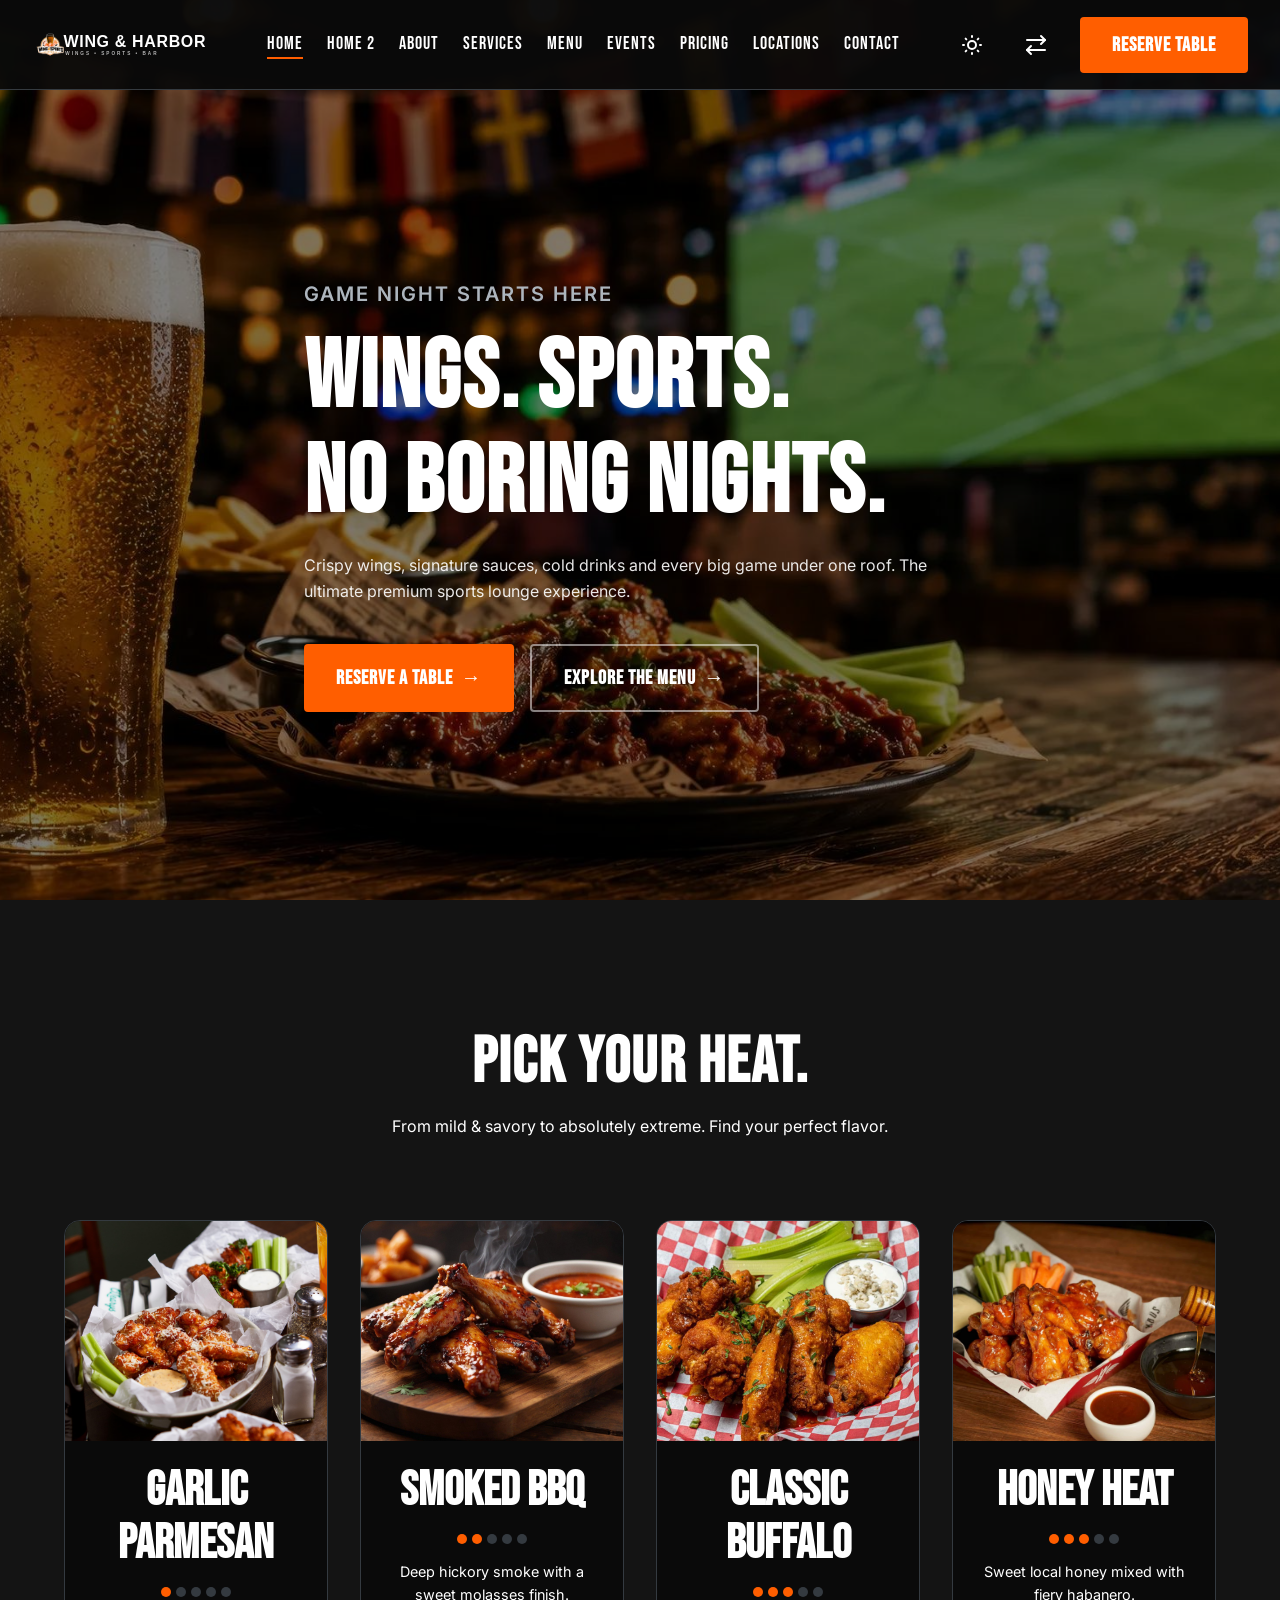
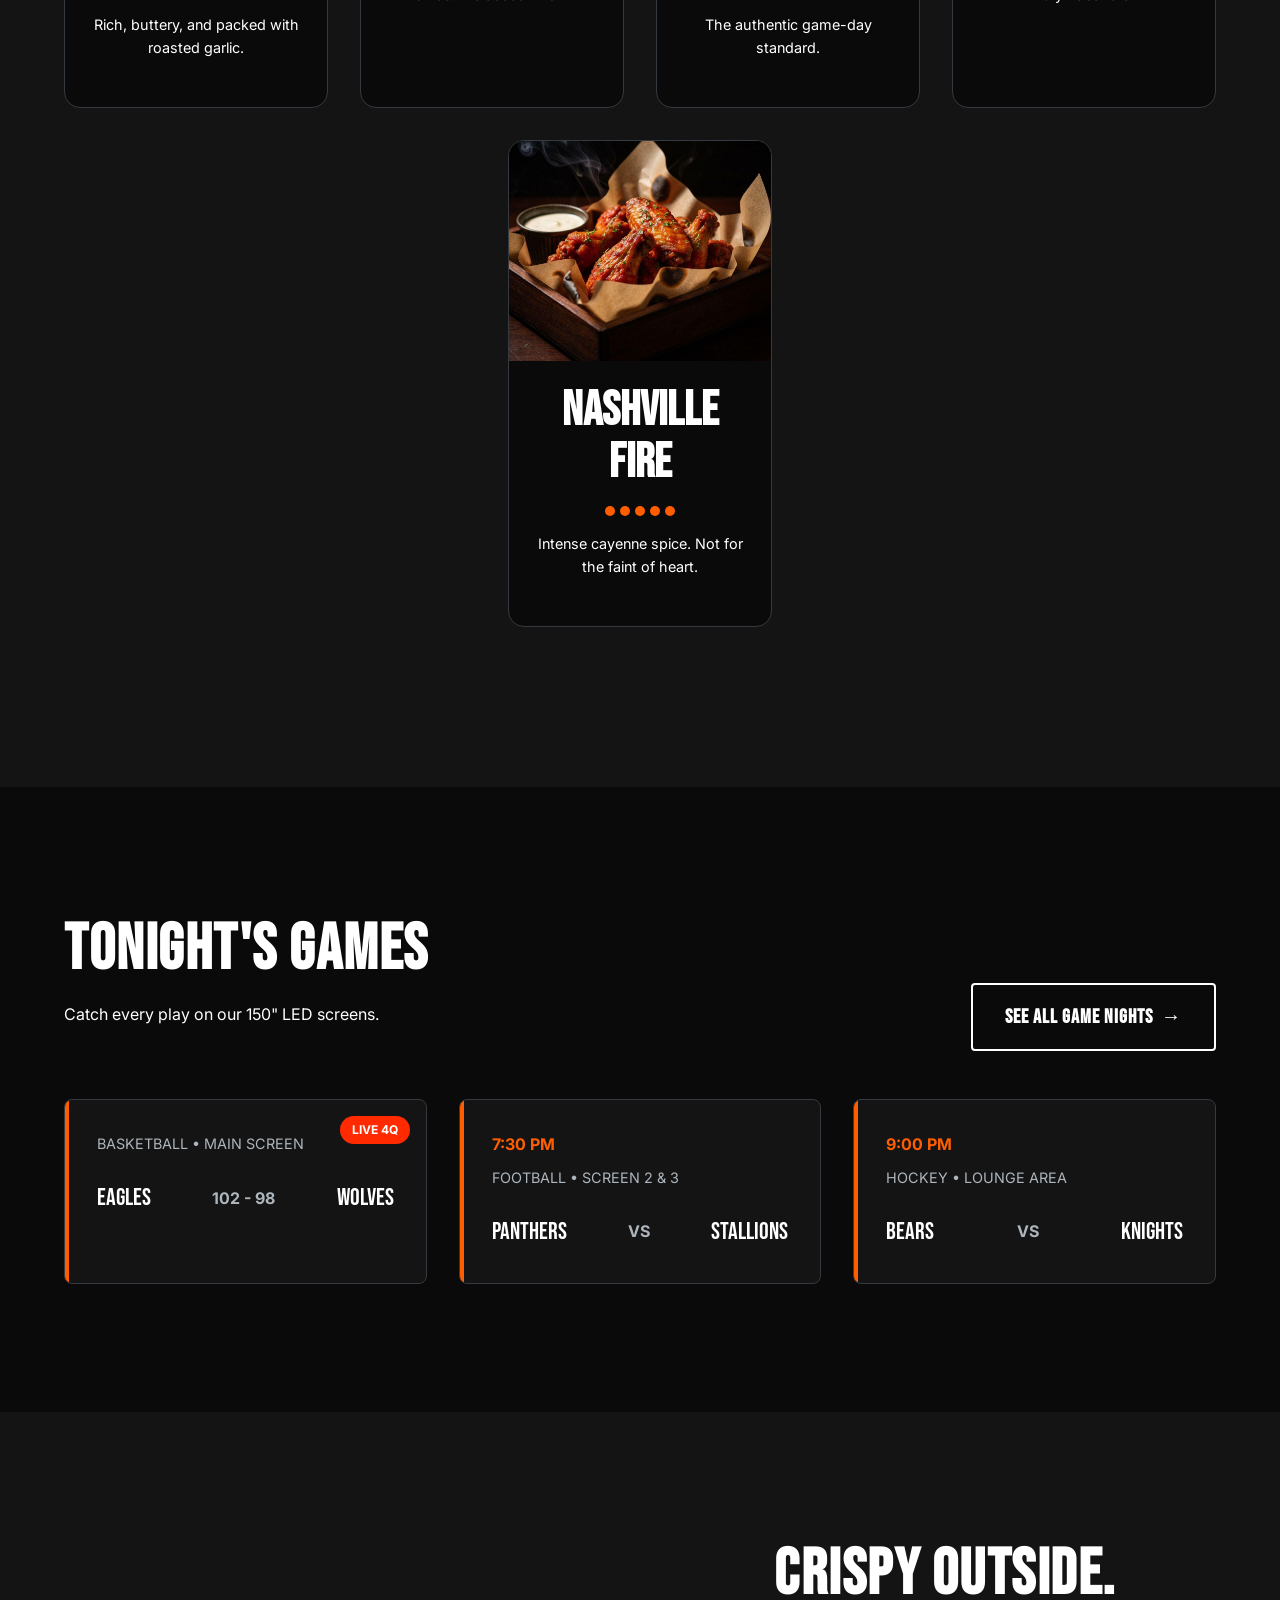
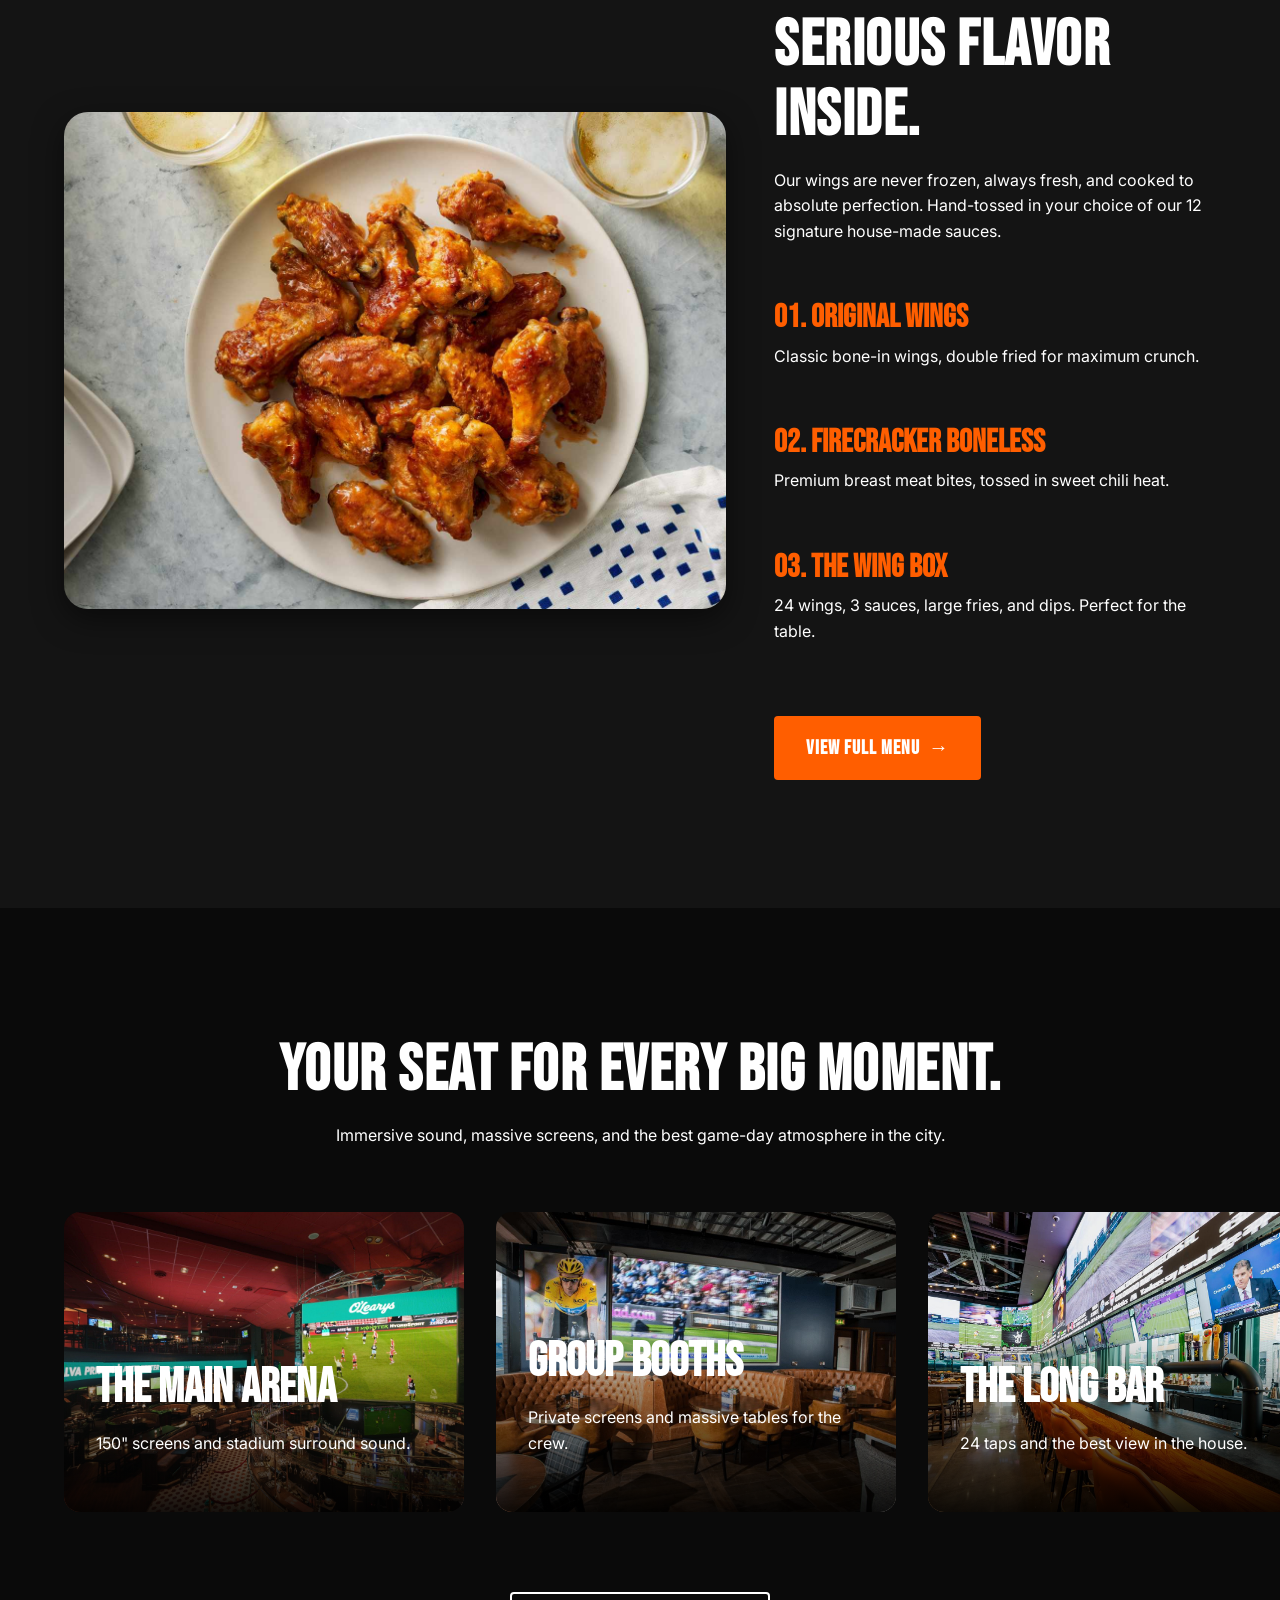
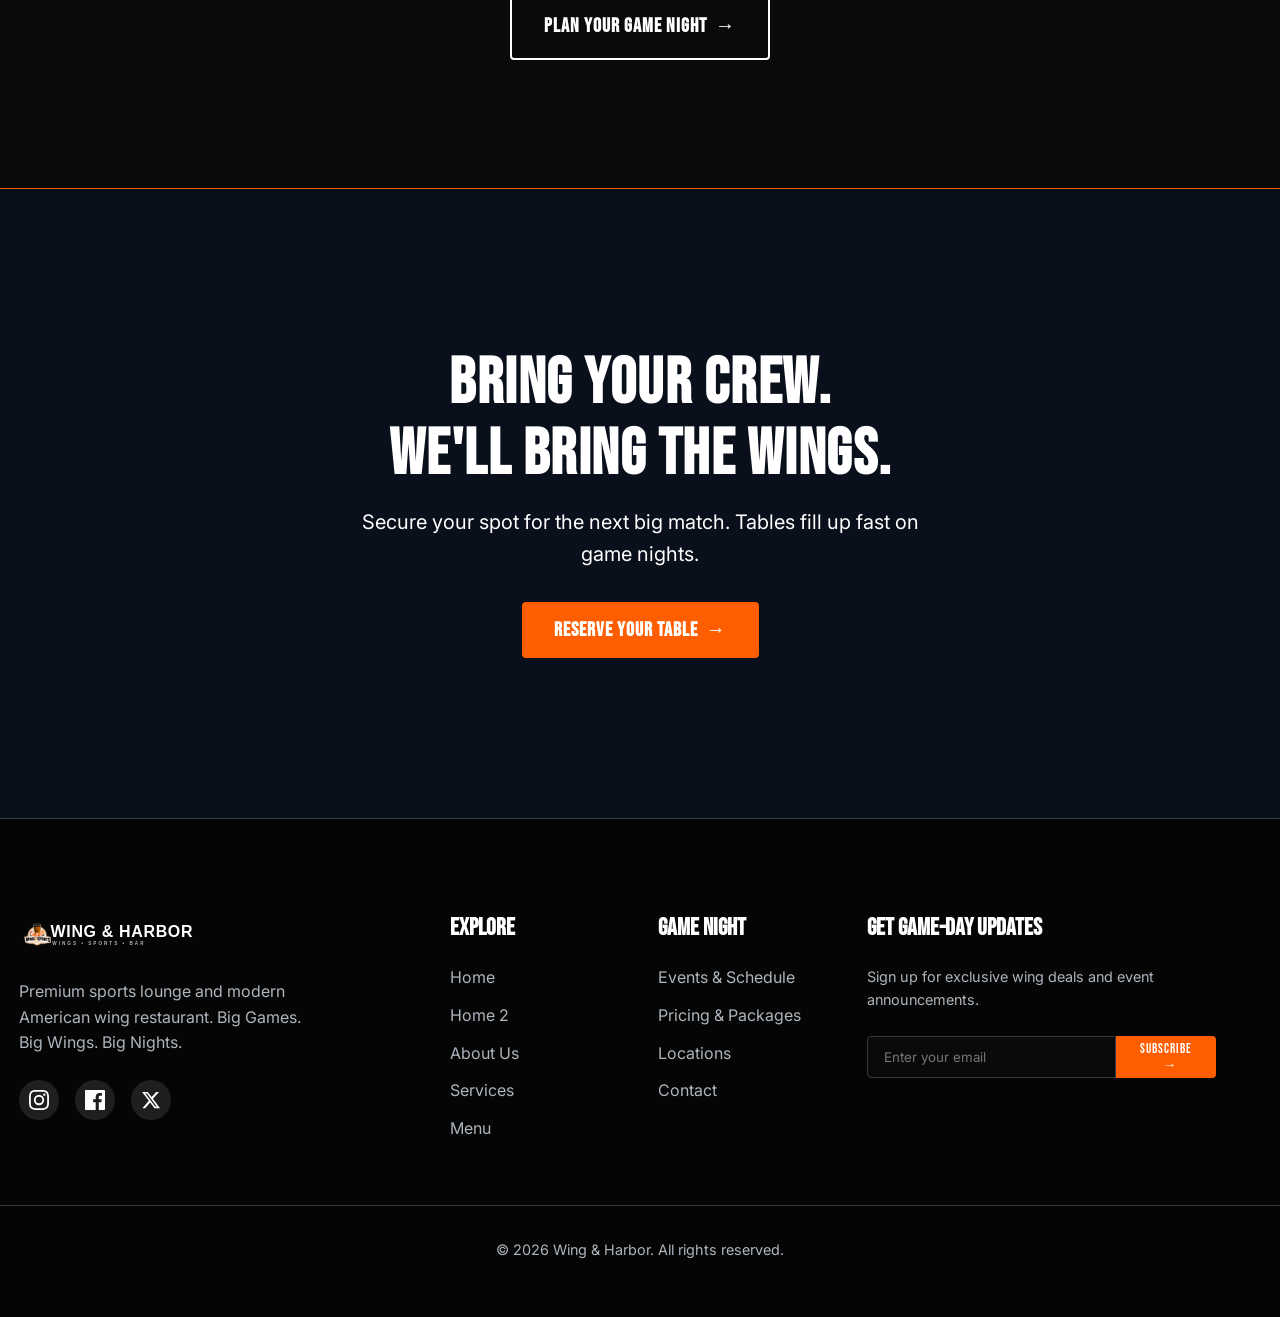
==== index.html @ 68018c13 "Initial commit" ====
<!DOCTYPE html>
<html lang="en" data-theme="dark" dir="ltr">
<head>
  <meta charset="UTF-8">
  <meta name="viewport" content="width=device-width, initial-scale=1.0">
  <title>Wing & Harbor | Premium Wings & Sports Bar</title>
  <meta name="description" content="Premium sports lounge and modern American wing restaurant. Big Games. Big Wings. Big Nights.">
  
  <!-- Fonts -->
  <link rel="preconnect" href="https://fonts.googleapis.com">
  <link rel="preconnect" href="https://fonts.gstatic.com" crossorigin>
  <link href="https://fonts.googleapis.com/css2?family=Bebas+Neue&family=Inter:wght@400;600;700&family=Oswald:wght@500;700&display=swap" rel="stylesheet">
  
  <!-- CSS -->
  <link rel="stylesheet" href="assets/css/style.css">
  <link rel="stylesheet" href="assets/css/responsive.css">
  
  <!-- Page Specific CSS -->
  <style>
    /* Home Page Specific Styles */
    
    /* 01 - Hero */
    .hero {
      height: 100vh;
      min-height: 700px;
      position: relative;
      display: flex;
      align-items: center;
      padding-top: var(--header-height);
      overflow: hidden;
      background: #000;
    }
    
    .hero-bg {
      position: absolute;
      top: 0; left: 0; width: 100%; height: 100%;
      object-fit: cover;
      object-position: center;
      opacity: 0.5;
      transform: scale(1.05);
      animation: slowZoom 20s infinite alternate;
    }
    
    @keyframes slowZoom {
      0% { transform: scale(1.05); }
      100% { transform: scale(1.15); }
    }
    
    .hero-content {
      position: relative;
      z-index: 2;
      max-width: 800px;
    }
    
    .hero-subtitle {
      font-size: 1.25rem;
      color: var(--text-secondary);
      font-weight: 600;
      letter-spacing: 2px;
      text-transform: uppercase;
      margin-bottom: 1rem;
      display: block;
    }
    
    .hero h1 {
      color: #ffffff;
    }
    
    .hero p {
      color: rgba(255, 255, 255, 0.9);
    }
    
    .hero-cta-group {
      display: flex;
      gap: 1rem;
      margin-top: 2.5rem;
    }
    
    .hero .btn-outline {
      color: #ffffff;
      border-color: rgba(255, 255, 255, 0.5);
    }
    
    .hero .btn-outline:hover {
      border-color: #ffffff;
      background: rgba(255, 255, 255, 0.1);
    }
    
    /* Floating Elements */
    .floating-el {
      position: absolute;
      background: var(--bg-secondary);
      padding: 1rem 1.5rem;
      border-radius: var(--radius-md);
      box-shadow: var(--hover-shadow);
      display: flex;
      align-items: center;
      gap: 1rem;
      z-index: 2;
      border: 1px solid var(--border-color);
      animation: float 6s ease-in-out infinite;
    }
    
    .float-1 { bottom: 15%; right: 10%; animation-delay: 0s; }
    .float-2 { top: 25%; right: 5%; animation-delay: -2s; }
    
    @keyframes float {
      0%, 100% { transform: translateY(0); }
      50% { transform: translateY(-20px); }
    }
    
    /* 02 - Sauce Lineup */
    .sauce-section { background: var(--bg-secondary); overflow: hidden; }
    .sauce-carousel {
      display: flex;
      flex-wrap: wrap;
      justify-content: center;
      gap: 2rem;
      padding: 2rem 5%;
      max-width: 1400px;
      margin: 0 auto;
    }
    
    .sauce-card {
      flex: 0 0 calc(25% - 1.5rem);
      max-width: 320px;
      min-width: 250px;
      background: var(--bg-primary);
      border-radius: var(--radius-lg);
      padding: 0;
      text-align: center;
      position: relative;
      transition: all var(--transition-normal);
      border: 1px solid var(--border-color);
      cursor: pointer;
      overflow: hidden;
      display: flex;
      flex-direction: column;
    }
    
    .sauce-content {
      padding: 1.5rem;
    }
    
    .sauce-card:hover {
      transform: translateY(-10px);
      border-color: var(--accent-primary);
      box-shadow: var(--hover-shadow);
    }
    
    .sauce-img-placeholder {
      width: 100%; height: 220px;
      margin: 0;
      object-fit: cover;
      border-radius: 0;
      position: relative;
      transition: transform var(--transition-bounce);
    }
    
    .sauce-card:hover .sauce-img-placeholder { transform: scale(1.1) rotate(5deg); }
    
    .heat-indicator { display: flex; justify-content: center; gap: 5px; margin: 1rem 0; }
    .heat-dot { width: 10px; height: 10px; border-radius: 50%; background: var(--border-color); }
    .heat-dot.active { background: var(--accent-primary); }
    
    /* 03 - Live Board */
    .scoreboard-section { background: var(--bg-primary); }
    .scoreboard-grid {
      display: grid;
      grid-template-columns: repeat(auto-fit, minmax(300px, 1fr));
      gap: 2rem;
    }
    
    .score-card {
      background: var(--bg-secondary);
      border: 1px solid var(--border-color);
      border-radius: var(--radius-md);
      padding: 2rem;
      position: relative;
      overflow: hidden;
    }
    
    .score-card::before {
      content: ''; position: absolute; top: 0; left: 0; width: 4px; height: 100%;
      background: var(--accent-primary);
    }
    
    [dir="rtl"] .score-card::before { left: auto; right: 0; }
    
    .live-badge {
      position: absolute; top: 1rem; right: 1rem;
      background: var(--accent-secondary); color: #fff;
      padding: 0.25rem 0.75rem; border-radius: 20px; font-size: 0.75rem; font-weight: bold;
      animation: pulse 2s infinite;
    }
    [dir="rtl"] .live-badge { right: auto; left: 1rem; }
    
    @keyframes pulse { 0% { opacity: 1; } 50% { opacity: 0.5; } 100% { opacity: 1; } }
    
    .matchup { display: flex; justify-content: space-between; align-items: center; margin-top: 1.5rem; }
    .team { font-family: var(--font-heading); font-size: 1.5rem; }
    .vs { color: var(--text-secondary); font-weight: bold; }
    
    /* 04 - Signature Wings */
    .wings-showcase { background: var(--bg-secondary); }
    .wings-grid {
      display: grid;
      grid-template-columns: 1.5fr 1fr;
      gap: 3rem;
      align-items: center;
    }
    .wing-img-large {
      border-radius: var(--radius-xl);
      box-shadow: var(--card-shadow);
      width: 100%;
      aspect-ratio: 4/3;
      object-fit: cover;
      transition: transform var(--transition-slow);
    }
    .wing-img-large:hover { transform: scale(1.02); }
    
    .wing-features { display: flex; flex-direction: column; gap: 2rem; }
    .wing-feature h3 { font-size: 2rem; margin-bottom: 0.5rem; color: var(--accent-primary); }
    
    /* 05 - Game Night Experience */
    .experience-section {
      background: var(--bg-primary);
      position: relative;
      padding: 8rem 0;
    }
    .scroll-container {
      display: flex;
      gap: 2rem;
      overflow-x: auto;
      padding: 1rem 5%;
      scrollbar-width: thin;
      scrollbar-color: var(--accent-primary) var(--bg-secondary);
    }
    .exp-card {
      min-width: 400px;
      border-radius: var(--radius-lg);
      overflow: hidden;
      position: relative;
    }
    .exp-card img { width: 100%; height: 300px; object-fit: cover; transition: transform var(--transition-normal); }
    .exp-card:hover img { transform: scale(1.1); }
    .exp-overlay {
      position: absolute; bottom: 0; left: 0; width: 100%; padding: 2rem;
      background: linear-gradient(to top, rgba(0,0,0,0.9), transparent);
      color: #fff;
    }
    
    /* 06 - Final CTA */
    .final-cta {
      padding: 10rem 5%;
      text-align: center;
      background: #0a0f1c;
      color: #fff;
      position: relative;
      border-top: 1px solid var(--accent-primary);
    }
    .final-cta::before {
      display: none;
    }
    .final-cta h2, .final-cta p { color: #fff !important; }
    .final-cta-content { position: relative; z-index: 2; max-width: 600px; margin: 0 auto; color: #fff; }
    .final-cta h2 { font-size: 4rem; }
    
    @media (max-width: 1024px) {
      .hero {
        flex-direction: column;
        justify-content: center;
        gap: 1.5rem;
      }
      .hero-content {
        text-align: center;
        display: flex;
        flex-direction: column;
        align-items: center;
      }
      .floating-cards-wrapper {
        display: flex;
        flex-direction: row;
        justify-content: center;
        gap: 1rem;
        width: 100%;
        max-width: 600px;
        margin: 0 auto;
        flex-wrap: wrap;
      }
      .floating-el {
        position: relative;
        top: auto !important;
        bottom: auto !important;
        left: auto !important;
        right: auto !important;
        animation: none !important;
        transform: none !important;
        flex: 1;
        min-width: 180px;
        max-width: 280px;
        margin: 0;
      }
      .wings-grid { grid-template-columns: 1fr; }
      .hero-cta-group { flex-direction: column; }
      .scoreboard-grid {
        display: flex;
        flex-wrap: wrap;
        justify-content: center;
      }
      .scoreboard-grid .score-card {
        flex: 0 0 calc(50% - 1rem);
        max-width: calc(50% - 1rem);
      }
    }
    @media (max-width: 768px) {
      .scoreboard-grid .score-card {
        flex: 0 0 100%;
        max-width: 100%;
      }
      .exp-card { min-width: 280px; }
      .final-cta h2 { font-size: 3rem; }
    }
  </style>
<link rel="icon" type="image/png" href="assets/images/website-logo.png">
</head>
<body>

  <!-- Overlay for mobile menu -->
  <div class="overlay"></div>

  <!-- Mobile Menu -->
  <nav class="mobile-menu">
    <div class="mobile-nav-links">
      <a href="index.html" class="mobile-nav-link text-accent">Home</a>
      <a href="home-2.html" class="mobile-nav-link">Home 2</a>
      <a href="about.html" class="mobile-nav-link">About</a>
      <a href="services.html" class="mobile-nav-link">Services</a>
      <a href="menu.html" class="mobile-nav-link">Menu</a>
      <a href="events.html" class="mobile-nav-link">Events</a>
      <a href="pricing.html" class="mobile-nav-link">Pricing</a>
      <a href="locations.html" class="mobile-nav-link">Locations</a>
      <a href="contact.html" class="mobile-nav-link">Contact</a>
    </div>
    <div class="mobile-actions">
      <div class="mobile-controls">
        <button class="icon-btn theme-toggle" aria-label="Toggle Theme">
          <svg class="theme-toggle-icon" width="24" height="24" fill="none" viewBox="0 0 24 24"></svg>
        </button>
        <button class="icon-btn rtl-toggle" aria-label="Toggle RTL">
          <svg class="rtl-icon" width="24" height="24" viewBox="0 0 24 24" fill="none" stroke="currentColor" stroke-width="2" stroke-linecap="round" stroke-linejoin="round"><path d="M17 3l4 4-4 4"/><path d="M3 7h18"/><path d="M7 21l-4-4 4-4"/><path d="M21 17H3"/></svg>
        </button>
      </div>
      <button class="btn btn-primary w-100" data-popup="reservation-popup">Reserve Table</button>
    </div>
  </nav>

  <!-- Global Navbar -->
  <header class="navbar">
    <div class="nav-container">
      <a href="index.html" class="nav-logo">
        <img src="logo.svg" alt="Wing & Harbor Logo" />
        
      </a>
      
      <ul class="nav-links">
        <li><a href="index.html" class="nav-link active">Home</a></li>
        <li><a href="home-2.html" class="nav-link">Home 2</a></li>
        <li><a href="about.html" class="nav-link">About</a></li>
        <li><a href="services.html" class="nav-link">Services</a></li>
        <li><a href="menu.html" class="nav-link">Menu</a></li>
        <li><a href="events.html" class="nav-link">Events</a></li>
        <li><a href="pricing.html" class="nav-link">Pricing</a></li>
        <li><a href="locations.html" class="nav-link">Locations</a></li>
        <li><a href="contact.html" class="nav-link">Contact</a></li>
      </ul>
      
      <div class="nav-actions">
        <button class="icon-btn theme-toggle" aria-label="Toggle Theme">
          <svg class="theme-toggle-icon" width="24" height="24" fill="none" viewBox="0 0 24 24"></svg>
        </button>
        <button class="icon-btn rtl-toggle" aria-label="Toggle RTL">
          <svg class="rtl-icon" width="24" height="24" viewBox="0 0 24 24" fill="none" stroke="currentColor" stroke-width="2" stroke-linecap="round" stroke-linejoin="round"><path d="M17 3l4 4-4 4"/><path d="M3 7h18"/><path d="M7 21l-4-4 4-4"/><path d="M21 17H3"/></svg>
        </button>
        <button class="btn btn-primary" data-popup="reservation-popup">Reserve Table</button>
        <button class="hamburger" aria-label="Menu">
          <span></span><span></span><span></span>
        </button>
      </div>
    </div>
  </header>

  <main>
    <!-- 01 - HERO SECTION -->
    <section class="hero">
      <img src="assets/images/home1-hero.png" alt="Premium wing restaurant interior" class="hero-bg">
      <div class="container hero-content">
        <span class="hero-subtitle text-accent">Game Night Starts Here</span>
        <h1>WINGS. SPORTS.<br>NO BORING NIGHTS.</h1>
        <p>Crispy wings, signature sauces, cold drinks and every big game under one roof. The ultimate premium sports lounge experience.</p>
        <div class="hero-cta-group">
          <button class="btn btn-primary" data-popup="reservation-popup">Reserve a Table <span class="icon-right">→</span></button>
          <a href="menu.html" class="btn btn-outline">Explore the Menu <span class="icon-right">→</span></a>
        </div>
      </div>
      

    </section>

    <!-- 02 - SIGNATURE SAUCE LINEUP -->
    <section class="section-padding sauce-section">
      <div class="container text-center" style="margin-bottom: 3rem;">
        <h2>Pick Your Heat.</h2>
        <p>From mild & savory to absolutely extreme. Find your perfect flavor.</p>
      </div>
      
      <div class="sauce-carousel">
        <div class="sauce-card">
          <img src="assets/images/Garlic Parmesan.png" class="sauce-img-placeholder" alt="Garlic Parmesan">
          <div class="sauce-content">
            <h3>Garlic Parmesan</h3>
            <div class="heat-indicator">
              <div class="heat-dot active"></div>
              <div class="heat-dot"></div>
              <div class="heat-dot"></div>
              <div class="heat-dot"></div>
              <div class="heat-dot"></div>
            </div>
            <p class="text-secondary" style="font-size: 0.9rem;">Rich, buttery, and packed with roasted garlic.</p>
          </div>
        </div>
        
        <div class="sauce-card">
          <img src="assets/images/Smoked BBQ.png" class="sauce-img-placeholder" alt="Smoked BBQ">
          <div class="sauce-content">
            <h3>Smoked BBQ</h3>
            <div class="heat-indicator">
              <div class="heat-dot active"></div>
              <div class="heat-dot active"></div>
              <div class="heat-dot"></div>
              <div class="heat-dot"></div>
              <div class="heat-dot"></div>
            </div>
            <p class="text-secondary" style="font-size: 0.9rem;">Deep hickory smoke with a sweet molasses finish.</p>
          </div>
        </div>
        
        <div class="sauce-card">
          <img src="assets/images/Classic Buffalo.png" class="sauce-img-placeholder" alt="Classic Buffalo">
          <div class="sauce-content">
            <h3>Classic Buffalo</h3>
            <div class="heat-indicator">
              <div class="heat-dot active"></div>
              <div class="heat-dot active"></div>
              <div class="heat-dot active"></div>
              <div class="heat-dot"></div>
              <div class="heat-dot"></div>
            </div>
            <p class="text-secondary" style="font-size: 0.9rem;">The authentic game-day standard.</p>
          </div>
        </div>
        
        <div class="sauce-card">
          <img src="assets/images/Honey Heat.png" class="sauce-img-placeholder" alt="Honey Heat">
          <div class="sauce-content">
            <h3>Honey Heat</h3>
            <div class="heat-indicator">
              <div class="heat-dot active"></div>
              <div class="heat-dot active"></div>
              <div class="heat-dot active"></div>
              <div class="heat-dot"></div>
              <div class="heat-dot"></div>
            </div>
            <p class="text-secondary" style="font-size: 0.9rem;">Sweet local honey mixed with fiery habanero.</p>
          </div>
        </div>
        
        <div class="sauce-card">
          <img src="assets/images/Nashville Fire.png" class="sauce-img-placeholder" alt="Nashville Fire">
          <div class="sauce-content">
            <h3>Nashville Fire</h3>
            <div class="heat-indicator">
              <div class="heat-dot active"></div>
              <div class="heat-dot active"></div>
              <div class="heat-dot active"></div>
              <div class="heat-dot active"></div>
              <div class="heat-dot active"></div>
            </div>
            <p class="text-secondary" style="font-size: 0.9rem;">Intense cayenne spice. Not for the faint of heart.</p>
          </div>
        </div>
      </div>
    </section>

    <!-- 03 - GAME-DAY LIVE BOARD -->
    <section class="section-padding scoreboard-section">
      <div class="container">
        <div style="display: flex; justify-content: space-between; align-items: flex-end; margin-bottom: 3rem; flex-wrap: wrap; gap: 1rem;">
          <div>
            <h2>Tonight's Games</h2>
            <p>Catch every play on our 150" LED screens.</p>
          </div>
          <a href="events.html" class="btn btn-outline">See All Game Nights <span class="icon-right">→</span></a>
        </div>
        
        <div class="scoreboard-grid">
          <div class="score-card">
            <div class="live-badge">LIVE 4Q</div>
            <div style="color: var(--text-secondary); font-size: 0.9rem;">BASKETBALL • MAIN SCREEN</div>
            <div class="matchup">
              <div class="team">EAGLES</div>
              <div class="vs">102 - 98</div>
              <div class="team">WOLVES</div>
            </div>
          </div>
          
          <div class="score-card">
            <div style="color: var(--accent-primary); font-weight: bold; margin-bottom: 0.5rem;">7:30 PM</div>
            <div style="color: var(--text-secondary); font-size: 0.9rem;">FOOTBALL • SCREEN 2 & 3</div>
            <div class="matchup">
              <div class="team">PANTHERS</div>
              <div class="vs">VS</div>
              <div class="team">STALLIONS</div>
            </div>
          </div>
          
          <div class="score-card">
            <div style="color: var(--accent-primary); font-weight: bold; margin-bottom: 0.5rem;">9:00 PM</div>
            <div style="color: var(--text-secondary); font-size: 0.9rem;">HOCKEY • LOUNGE AREA</div>
            <div class="matchup">
              <div class="team">BEARS</div>
              <div class="vs">VS</div>
              <div class="team">KNIGHTS</div>
            </div>
          </div>
        </div>
      </div>
    </section>

    <!-- 04 - SIGNATURE WINGS -->
    <section class="section-padding wings-showcase">
      <div class="container wings-grid">
        <img src="assets/images/Classic Bone-In Wings.png" alt="Crispy original wings" class="wing-img-large">
        
        <div class="wing-features">
          <div>
            <h2>Crispy Outside.<br>Serious Flavor Inside.</h2>
            <p>Our wings are never frozen, always fresh, and cooked to absolute perfection. Hand-tossed in your choice of our 12 signature house-made sauces.</p>
          </div>
          
          <div class="wing-feature">
            <h3>01. Original Wings</h3>
            <p class="text-secondary">Classic bone-in wings, double fried for maximum crunch.</p>
          </div>
          <div class="wing-feature">
            <h3>02. Firecracker Boneless</h3>
            <p class="text-secondary">Premium breast meat bites, tossed in sweet chili heat.</p>
          </div>
          <div class="wing-feature">
            <h3>03. The Wing Box</h3>
            <p class="text-secondary">24 wings, 3 sauces, large fries, and dips. Perfect for the table.</p>
          </div>
          
          <div style="margin-top: 1rem;">
            <a href="menu.html" class="btn btn-primary">View Full Menu <span class="icon-right">→</span></a>
          </div>
        </div>
      </div>
    </section>

    <!-- 05 - GAME-NIGHT EXPERIENCE -->
    <section class="experience-section">
      <div class="container text-center" style="margin-bottom: 3rem;">
        <h2>Your Seat for Every Big Moment.</h2>
        <p>Immersive sound, massive screens, and the best game-day atmosphere in the city.</p>
      </div>
      
      <div class="scroll-container">
        <div class="exp-card">
          <img src="assets/images/The Main Arena.png" alt="The Main Arena">
          <div class="exp-overlay">
            <h3>The Main Arena</h3>
            <p>150" screens and stadium surround sound.</p>
          </div>
        </div>
        <div class="exp-card">
          <img src="assets/images/Group Booths.png" alt="Group Booths">
          <div class="exp-overlay">
            <h3>Group Booths</h3>
            <p>Private screens and massive tables for the crew.</p>
          </div>
        </div>
        <div class="exp-card">
          <img src="assets/images/The Long Bar.png" alt="The Long Bar">
          <div class="exp-overlay">
            <h3>The Long Bar</h3>
            <p>24 taps and the best view in the house.</p>
          </div>
        </div>
        <div class="exp-card">
          <img src="assets/images/Late Night Vibes.png" alt="Late Night Vibes">
          <div class="exp-overlay">
            <h3>Late Night Vibes</h3>
            <p>When the game ends, the night begins.</p>
          </div>
        </div>
      </div>
      
      <div class="container text-center" style="margin-top: 4rem;">
        <a href="events.html" class="btn btn-outline">Plan Your Game Night <span class="icon-right">→</span></a>
      </div>
    </section>

    <!-- 06 - FINAL CTA -->
    <section class="final-cta">
      <div class="final-cta-content">
        <h2>Bring Your Crew.<br>We'll Bring the Wings.</h2>
        <p style="font-size: 1.25rem; margin-bottom: 2rem;">Secure your spot for the next big match. Tables fill up fast on game nights.</p>
        <button class="btn btn-primary" data-popup="reservation-popup">Reserve Your Table <span class="icon-right">→</span></button>
      </div>
    </section>
  </main>

  <!-- Reservation Popup -->
  <div class="popup-wrapper" id="reservation-popup">
    <div class="popup-overlay"></div>
    <div class="popup-content">
      <button class="popup-close" aria-label="Close">✖</button>
      <h2 style="color: var(--accent-primary);">RESERVE YOUR GAME NIGHT</h2>
      <p style="margin-bottom: 2rem;">Book your table for the best view of the game.</p>
      
      <form id="res-form">
        <div class="form-row">
          <div class="form-group">
            <label class="form-label">Name</label>
            <input type="text" class="form-control" placeholder="John Doe" required>
          </div>
          <div class="form-group">
            <label class="form-label">Phone</label>
            <input type="tel" class="form-control" placeholder="(555) 000-0000" required>
          </div>
        </div>
        
        <div class="form-row">
          <div class="form-group">
            <label class="form-label">Date</label>
            <input type="date" class="form-control" required>
          </div>
          <div class="form-group">
            <label class="form-label">Time</label>
            <input type="time" class="form-control" required>
          </div>
        </div>
        
        <div class="form-row">
          <div class="form-group">
            <label class="form-label">Guests</label>
            <select class="form-control">
              <option>1-2 People</option>
              <option>3-4 People</option>
              <option>5-6 People</option>
              <option>7-10 People (Crew Pack)</option>
              <option>10+ (Contact Us)</option>
            </select>
          </div>
          <div class="form-group">
            <label class="form-label">Location</label>
            <select class="form-control">
              <option>Downtown Arena</option>
              <option>Riverside Lounge</option>
              <option>Midtown</option>
            </select>
          </div>
        </div>
        
        <button type="button" class="btn btn-primary w-100" style="width: 100%; margin-top: 1rem;" onclick="alert('Reservation requested! (Frontend Demo)')">Check Availability <span class="icon-right">→</span></button>
      </form>
    </div>
  </div>

  <!-- Global Footer -->
  <footer class="footer">
    <div class="container footer-grid">
      <div class="footer-brand">
        <div class="nav-logo">
          <img src="logo.svg" alt="Wing & Harbor Logo" />
        </div>
        <p>Premium sports lounge and modern American wing restaurant. Big Games. Big Wings. Big Nights.</p>
        <div class="footer-socials">
          <a href="#" class="social-link" aria-label="Instagram">
            <svg width="20" height="20" fill="currentColor" viewBox="0 0 24 24"><path d="M12 2.163c3.204 0 3.584.012 4.85.07 3.252.148 4.771 1.691 4.919 4.919.058 1.265.069 1.645.069 4.849 0 3.205-.012 3.584-.069 4.849-.149 3.225-1.664 4.771-4.919 4.919-1.266.058-1.644.07-4.85.07-3.204 0-3.584-.012-4.849-.07-3.26-.149-4.771-1.699-4.919-4.92-.058-1.265-.07-1.644-.07-4.849 0-3.204.013-3.583.07-4.849.149-3.227 1.664-4.771 4.919-4.919 1.266-.057 1.645-.069 4.849-.069zM12 0C8.741 0 8.333.014 7.053.072 2.695.272.273 2.69.073 7.052.014 8.333 0 8.741 0 12c0 3.259.014 3.668.072 4.948.2 4.358 2.618 6.78 6.98 6.98C8.333 23.986 8.741 24 12 24c3.259 0 3.668-.014 4.948-.072 4.354-.2 6.782-2.618 6.979-6.98.059-1.28.073-1.689.073-4.948 0-3.259-.014-3.667-.072-4.947-.196-4.354-2.617-6.78-6.979-6.98C15.668.014 15.259 0 12 0zm0 5.838a6.162 6.162 0 100 12.324 6.162 6.162 0 000-12.324zM12 16a4 4 0 110-8 4 4 0 010 8zm6.406-11.845a1.44 1.44 0 100 2.881 1.44 1.44 0 000-2.881z"/></svg>
          </a>
          <a href="#" class="social-link" aria-label="Facebook">
            <svg width="20" height="20" fill="currentColor" viewBox="0 0 24 24"><path d="M22.675 0H1.325C.593 0 0 .593 0 1.325v21.351C0 23.407.593 24 1.325 24H12.82v-9.294H9.692v-3.622h3.128V8.413c0-3.1 1.893-4.788 4.659-4.788 1.325 0 2.463.099 2.795.143v3.24l-1.918.001c-1.504 0-1.795.715-1.795 1.763v2.313h3.587l-.467 3.622h-3.12V24h6.116c.73 0 1.323-.593 1.323-1.325V1.325C24 .593 23.407 0 22.675 0z"/></svg>
          </a>
          <a href="#" class="social-link" aria-label="X">
            <svg width="20" height="20" fill="currentColor" viewBox="0 0 24 24"><path d="M18.244 2.25h3.308l-7.227 8.26 8.502 11.24H16.17l-5.214-6.817L4.99 21.75H1.68l7.73-8.835L1.254 2.25H8.08l4.713 6.231zm-1.161 17.52h1.833L7.084 4.126H5.117z"/></svg>
          </a>
        </div>
      </div>
      
      <div>
        <h4 class="footer-title">Explore</h4>
        <div class="footer-links">
          <a href="index.html">Home</a>
          <a href="home-2.html">Home 2</a>
          <a href="about.html">About Us</a>
          <a href="services.html">Services</a>
          <a href="menu.html">Menu</a>
        </div>
      </div>
      
      <div>
        <h4 class="footer-title">Game Night</h4>
        <div class="footer-links">
          <a href="events.html">Events & Schedule</a>
          <a href="pricing.html">Pricing & Packages</a>
          <a href="locations.html">Locations</a>
          <a href="contact.html">Contact</a>
        </div>
      </div>
      
      <div>
        <h4 class="footer-title">Get Game-Day Updates</h4>
        <p style="color: var(--text-secondary); font-size: 0.9rem;">Sign up for exclusive wing deals and event announcements.</p>
        <div class="newsletter-form">
          <input type="email" placeholder="Enter your email" aria-label="Email address">
          <button type="button">Subscribe <span class="icon-right">→</span></button>
        </div>
      </div>
    </div>
    
    <div class="container footer-bottom">
      <p>&copy; 2026 Wing & Harbor. All rights reserved.</p>
    </div>
  </footer>

  <script src="assets/js/main.js"></script>
</body>
</html>
---- assets/css/style.css ----
/* ==========================================================================
   Base Variables & Theme System
   ========================================================================== */

:root {
  /* Fonts */
  --font-heading: 'Bebas Neue', 'Oswald', sans-serif;
  --font-body: 'Inter', 'Manrope', sans-serif;
  
  /* Layout */
  --max-width: 1440px;
  --header-height: 90px;
  --radius-sm: 4px;
  --radius-md: 8px;
  --radius-lg: 16px;
  --radius-xl: 24px;
  --transition-fast: 0.2s ease;
  --transition-normal: 0.3s cubic-bezier(0.4, 0, 0.2, 1);
  --transition-slow: 0.5s cubic-bezier(0.4, 0, 0.2, 1);
  --transition-bounce: 0.5s cubic-bezier(0.68, -0.55, 0.265, 1.55);
}

/* Light Theme Variables */
:root[data-theme="light"] {
  --bg-primary: #f8f9fa;
  --bg-secondary: #ffffff;
  --bg-tertiary: #f1f3f5;
  --text-primary: #121212;
  --text-secondary: #495057;
  --border-color: #dee2e6;
  --accent-primary: #ff5e00; /* Fiery Orange */
  --accent-secondary: #ff2a00; /* Electric Red */
  --overlay-bg: rgba(255, 255, 255, 0.9);
  --card-shadow: 0 10px 30px rgba(0,0,0,0.05);
  --hover-shadow: 0 15px 40px rgba(0,0,0,0.1);
  --navbar-bg: rgba(255, 255, 255, 0.95);
  --footer-bg: #f1f3f5;
}

/* Dark Theme Variables (Default) */
:root, :root[data-theme="dark"] {
  --bg-primary: #0a0a0a;
  --bg-secondary: #141414;
  --bg-tertiary: #1f1f1f;
  --text-primary: #ffffff;
  --text-secondary: #adb5bd;
  --border-color: #343a40;
  --accent-primary: #ff5e00; /* Fiery Orange */
  --accent-secondary: #ff2a00; /* Electric Red */
  --overlay-bg: rgba(10, 10, 10, 0.9);
  --card-shadow: 0 10px 30px rgba(0,0,0,0.5);
  --hover-shadow: 0 15px 40px rgba(0,0,0,0.8);
  --navbar-bg: rgba(10, 10, 10, 0.95);
  --footer-bg: #050505;
}

/* Invert logo for dark mode */
:root[data-theme="dark"] .nav-logo img,
:root[data-theme="dark"] .footer-brand img {
  filter: invert(1) hue-rotate(180deg);
}

/* Invert date/time picker icons in dark mode so they are visible */
:root[data-theme="dark"] input[type="date"]::-webkit-calendar-picker-indicator,
:root[data-theme="dark"] input[type="time"]::-webkit-calendar-picker-indicator {
  filter: invert(1);
}

/* ==========================================================================
   CSS Reset & Base Styles
   ========================================================================== */

*, *::before, *::after {
  box-sizing: border-box;
  margin: 0;
  padding: 0;
}

html {
  scroll-behavior: smooth;
  font-size: 16px;
}

body {
  font-family: var(--font-body);
  background-color: var(--bg-primary);
  color: var(--text-primary);
  line-height: 1.6;
  overflow-x: hidden;
  transition: background-color var(--transition-normal), color var(--transition-normal);
}

h1, h2, h3, h4, h5, h6 {
  font-family: var(--font-heading);
  text-transform: uppercase;
  font-weight: 700;
  line-height: 1.1;
  margin-bottom: 1rem;
}

h1 { font-size: clamp(3rem, 8vw, 6rem); letter-spacing: 2px; }
h2 { font-size: clamp(2.5rem, 5vw, 4rem); letter-spacing: 1.5px; }
h3 { font-size: clamp(2rem, 4vw, 3rem); }
h4 { font-size: clamp(1.5rem, 3vw, 2rem); }

p { margin-bottom: 1.5rem; }

a {
  text-decoration: none;
  color: inherit;
  transition: color var(--transition-fast);
}

a:hover { color: var(--accent-primary); }
ul { list-style: none; }
img { max-width: 100%; height: auto; display: block; }
button, input, select, textarea { font-family: inherit; }

/* ==========================================================================
   Utility Classes
   ========================================================================== */

.container {
  width: 100%;
  max-width: var(--max-width);
  margin: 0 auto;
  padding: 0 5%;
}

.section-padding { padding: 8rem 0; }
.text-center { text-align: center; }
.text-accent { color: var(--accent-primary); }

.btn {
  display: inline-flex;
  align-items: center;
  justify-content: center;
  padding: 1rem 2rem;
  font-family: var(--font-heading);
  font-size: 1.25rem;
  font-weight: bold;
  text-transform: uppercase;
  letter-spacing: 1px;
  border-radius: var(--radius-sm);
  cursor: pointer;
  border: none;
  transition: all var(--transition-normal);
  position: relative;
  overflow: hidden;
  z-index: 1;
}

.btn::before {
  content: '';
  position: absolute;
  top: 0; left: 0; width: 100%; height: 100%;
  background: rgba(0,0,0,0.1);
  transform: translateY(100%);
  transition: transform var(--transition-normal);
  z-index: -1;
}

.btn:hover::before { transform: translateY(0); }
.btn:active { transform: scale(0.98); }

.btn-primary {
  background-color: var(--accent-primary);
  color: #fff;
}
.btn-primary:hover { color: #fff; }

.btn-outline {
  background-color: transparent;
  border: 2px solid var(--text-primary);
  color: var(--text-primary);
}

.btn-outline:hover {
  background-color: var(--text-primary);
  color: var(--bg-primary);
}

.icon-right { margin-left: 0.5rem; transition: transform var(--transition-fast); }
.btn:hover .icon-right { transform: translateX(5px); }

[dir="rtl"] .icon-right { margin-left: 0; margin-right: 0.5rem; display: inline-block; transform: scaleX(-1); }
[dir="rtl"] .btn:hover .icon-right { transform: scaleX(-1) translateX(-5px); }

/* ==========================================================================
   Global Navbar
   ========================================================================== */

.navbar {
  position: fixed;
  top: 0;
  left: 0;
  width: 100%;
  height: var(--header-height);
  z-index: 1000;
  transition: all var(--transition-normal);
  background-color: var(--navbar-bg);
  border-bottom: 1px solid var(--border-color);
}

.navbar .nav-link,
.navbar .icon-btn,
.navbar .hamburger span,
.navbar .nav-logo svg {
  color: var(--text-primary) !important;
}

.navbar .hamburger span {
  background-color: var(--text-primary) !important;
}

.navbar.scrolled {
  background-color: var(--navbar-bg);
  backdrop-filter: blur(10px);
  border-bottom: 1px solid var(--border-color);
  height: 80px;
}

.nav-container {
  display: flex;
  justify-content: space-between;
  align-items: center;
  height: 100%;
  padding: 0 2rem;
  max-width: var(--max-width);
  margin: 0 auto;
}

.nav-logo {
  height: 40px;
  display: flex;
  align-items: center;
  gap: 10px;
}

.nav-brand-name {
  font-family: var(--font-heading);
  font-size: 1.5rem;
  font-weight: bold;
  color: #121212;
  white-space: nowrap;
}

.nav-logo svg, .nav-logo img {
  height: 100%;
  width: auto;
  color: #121212;
}

.nav-links {
  display: flex;
  gap: 2rem;
  align-items: center;
}

.nav-link {
  font-family: var(--font-heading);
  font-size: 1.1rem;
  letter-spacing: 1px;
  color: var(--text-primary);
  position: relative;
}

.nav-link::after {
  content: '';
  position: absolute;
  bottom: -5px;
  left: 0;
  width: 0;
  height: 2px;
  background-color: var(--accent-primary);
  transition: width var(--transition-fast);
}

.nav-link:hover::after, .nav-link.active::after {
  width: 100%;
}

[dir="rtl"] .nav-link::after { left: auto; right: 0; }

.nav-actions {
  display: flex;
  align-items: center;
  gap: 1.5rem;
}

.icon-btn {
  background: transparent;
  border: none;
  color: var(--text-primary);
  font-size: 1.25rem;
  cursor: pointer;
  display: flex;
  align-items: center;
  justify-content: center;
  width: 40px;
  height: 40px;
  border-radius: 50%;
  transition: background-color var(--transition-fast);
}

.icon-btn:hover {
  background-color: var(--bg-tertiary);
}

.hamburger {
  display: none;
  flex-direction: column;
  justify-content: space-between;
  width: 30px;
  height: 20px;
  background: transparent;
  border: none;
  cursor: pointer;
  z-index: 1001;
}

.hamburger span {
  width: 100%;
  height: 2px;
  background-color: var(--text-primary);
  transition: all var(--transition-normal);
}

/* ==========================================================================
   Mobile Menu
   ========================================================================== */

.mobile-menu {
  position: fixed;
  top: 0;
  right: -100%;
  width: 100%;
  max-width: 400px;
  height: 100vh;
  background-color: var(--bg-secondary);
  z-index: 999;
  transition: right var(--transition-normal);
  display: flex;
  flex-direction: column;
  padding: 100px 2rem 2rem;
  box-shadow: -10px 0 30px rgba(0,0,0,0.5);
  overflow-y: auto;
}

[dir="rtl"] .mobile-menu {
  right: auto;
  left: -100%;
  box-shadow: 10px 0 30px rgba(0,0,0,0.5);
}

.mobile-menu.active {
  right: 0;
}

[dir="rtl"] .mobile-menu.active {
  right: auto;
  left: 0;
}

.mobile-nav-links {
  display: flex;
  flex-direction: column;
  gap: 1.5rem;
  margin-bottom: 3rem;
  align-items: center;
}

.mobile-nav-link {
  font-family: var(--font-heading);
  font-size: 2rem;
  font-weight: bold;
}

.mobile-actions {
  display: flex;
  flex-direction: column;
  gap: 1.5rem;
  align-items: center;
}

.mobile-controls {
  display: flex;
  gap: 1rem;
}

.overlay {
  position: fixed;
  top: 0;
  left: 0;
  width: 100%;
  height: 100%;
  background-color: rgba(0,0,0,0.7);
  z-index: 998;
  opacity: 0;
  visibility: hidden;
  transition: all var(--transition-normal);
  backdrop-filter: blur(5px);
}

.overlay.active {
  opacity: 1;
  visibility: visible;
}

/* ==========================================================================
   CTA Popup System
   ========================================================================== */

.popup-wrapper {
  position: fixed;
  top: 0; left: 0; width: 100%; height: 100%;
  display: flex;
  align-items: center;
  justify-content: center;
  z-index: 1100;
  opacity: 0;
  visibility: hidden;
  transition: all var(--transition-normal);
}

.popup-wrapper.active {
  opacity: 1;
  visibility: visible;
}

.popup-overlay {
  position: absolute;
  top: 0; left: 0; width: 100%; height: 100%;
  background-color: rgba(0,0,0,0.8);
  backdrop-filter: blur(10px);
}

.popup-content {
  position: relative;
  background-color: var(--bg-secondary);
  width: 90%;
  max-width: 600px;
  border-radius: var(--radius-lg);
  padding: 3rem;
  z-index: 1;
  transform: translateY(30px) scale(0.95);
  transition: all var(--transition-bounce);
  box-shadow: var(--card-shadow);
  border: 1px solid var(--border-color);
}

.popup-wrapper.active .popup-content {
  transform: translateY(0) scale(1);
}

.popup-close {
  position: absolute;
  top: 1.5rem; right: 1.5rem;
  background: transparent;
  border: none;
  color: var(--text-secondary);
  font-size: 1.5rem;
  cursor: pointer;
  transition: color var(--transition-fast);
}

[dir="rtl"] .popup-close { right: auto; left: 1.5rem; }

.popup-close:hover { color: var(--accent-primary); }

.form-group { margin-bottom: 1.5rem; }
.form-label { display: block; margin-bottom: 0.5rem; font-weight: 600; color: var(--text-secondary); }
.form-control {
  width: 100%;
  padding: 1rem;
  background-color: var(--bg-primary);
  border: 1px solid var(--border-color);
  color: var(--text-primary);
  border-radius: var(--radius-sm);
  outline: none;
  transition: border-color var(--transition-fast);
}
.form-control:focus { border-color: var(--accent-primary); }
.form-row { display: grid; grid-template-columns: 1fr 1fr; gap: 1rem; }

/* ==========================================================================
   Global Footer
   ========================================================================== */

.footer {
  background-color: var(--footer-bg);
  padding: 6rem 0 2rem;
  border-top: 1px solid var(--border-color);
}

.footer-grid {
  display: grid;
  grid-template-columns: 2fr 1fr 1fr 1.5fr;
  gap: 4rem;
  margin-bottom: 4rem;
}

.footer-brand {
  margin-left: -45px; /* Pull the entire brand section left in the footer */
}

.footer-brand p {
  color: var(--text-secondary);
  margin: 1.5rem 0;
  max-width: 300px;
}

.footer-socials {
  display: flex;
  gap: 1rem;
}

.social-link {
  display: flex;
  align-items: center;
  justify-content: center;
  width: 40px;
  height: 40px;
  background-color: var(--bg-tertiary);
  border-radius: 50%;
  transition: all var(--transition-normal);
}

.social-link:hover {
  background-color: var(--accent-primary);
  color: #fff;
  transform: translateY(-5px);
}

.footer-title {
  font-size: 1.5rem;
  margin-bottom: 1.5rem;
  color: var(--text-primary);
}

.footer-links { display: flex; flex-direction: column; gap: 0.75rem; }
.footer-links a { color: var(--text-secondary); }
.footer-links a:hover { color: var(--accent-primary); padding-left: 5px; }
[dir="rtl"] .footer-links a:hover { padding-left: 0; padding-right: 5px; }

.newsletter-form {
  display: flex;
  margin-top: 1rem;
}

.newsletter-form input {
  flex: 1;
  padding: 0.75rem 1rem;
  border: 1px solid var(--border-color);
  background: var(--bg-primary);
  color: var(--text-primary);
  border-radius: var(--radius-sm) 0 0 var(--radius-sm);
  outline: none;
}
[dir="rtl"] .newsletter-form input { border-radius: 0 var(--radius-sm) var(--radius-sm) 0; }

.newsletter-form button {
  padding: 0 1.5rem;
  background: var(--accent-primary);
  color: white;
  border: none;
  font-family: var(--font-heading);
  letter-spacing: 1px;
  border-radius: 0 var(--radius-sm) var(--radius-sm) 0;
  cursor: pointer;
  transition: background var(--transition-fast);
}
[dir="rtl"] .newsletter-form button { border-radius: var(--radius-sm) 0 0 var(--radius-sm); }
.newsletter-form button:hover { background: var(--accent-secondary); }

.footer-bottom {
  text-align: center;
  padding-top: 2rem;
  border-top: 1px solid var(--border-color);
  color: var(--text-secondary);
  font-size: 0.9rem;
}

/* ==========================================================================
   Scroll to Top Bottle Button
   ========================================================================== */
.scroll-to-top {
  position: fixed;
  bottom: 2rem;
  right: 2rem;
  width: 50px;
  height: 100px;
  background: transparent;
  border: none;
  cursor: pointer;
  z-index: 999;
  opacity: 0;
  visibility: hidden;
  transform: translateY(20px);
  transition: all var(--transition-normal);
  padding: 0;
}
[dir="rtl"] .scroll-to-top { right: auto; left: 2rem; }

.scroll-to-top.visible {
  opacity: 1;
  visibility: visible;
  transform: translateY(0);
}

.bottle-icon {
  width: 100%;
  height: 100%;
  filter: drop-shadow(0 10px 15px rgba(0,0,0,0.5));
  transition: transform var(--transition-fast);
}

.scroll-to-top:hover .bottle-icon {
  transform: translateY(-5px) scale(1.05);
}

.bottle-cap-group {
  transform-origin: 50px 30px;
  transition: transform 0.3s ease;
}

.splash-particle {
  opacity: 0;
}

.scroll-to-top.is-popping .bottle-cap-group {
  animation: popCap 1s ease-out forwards;
}

.scroll-to-top.is-popping .p1 { animation: splash 1s ease-out 0.1s; }
.scroll-to-top.is-popping .p2 { animation: splash 1s ease-out 0.15s; }
.scroll-to-top.is-popping .p3 { animation: splash 1s ease-out 0.2s; }

@keyframes popCap {
  0% { transform: translateY(0) rotate(0deg); opacity: 1; }
  30% { transform: translateY(-30px) rotate(-20deg); opacity: 1; }
  100% { transform: translateY(-50px) rotate(-45deg); opacity: 0; }
}

@keyframes splash {
  0% { transform: translate(0, 0); opacity: 1; }
  100% { transform: translate(var(--tx, 20px), var(--ty, -30px)); opacity: 0; }
}
.p1 { --tx: -20px; --ty: -40px; }
.p2 { --tx: 10px; --ty: -50px; }
.p3 { --tx: 25px; --ty: -35px; }
---- assets/css/responsive.css ----
/* ==========================================================================
   Responsive & RTL Styles
   ========================================================================== */

/* --------------------------------------------------------------------------
   Desktop (Large) > 1440px (Default covered in style.css)
   -------------------------------------------------------------------------- */

/* --------------------------------------------------------------------------
   Laptop / Desktop (Medium) <= 1280px
   -------------------------------------------------------------------------- */
@media (max-width: 1280px) {
  .nav-links { gap: 1.5rem; }
  .footer-grid { gap: 2rem; }
}

/* --------------------------------------------------------------------------
   Tablet (Landscape) <= 1024px
   -------------------------------------------------------------------------- */
@media (max-width: 1024px) {
  h1 { font-size: clamp(3rem, 6vw, 4.5rem); }
  
  .nav-links { display: none; }
  .hamburger { display: flex; }
  .nav-actions .btn,
  .nav-actions .theme-toggle,
  .nav-actions .rtl-toggle { display: none; } /* Hide reserve button and toggles in navbar on tablet/mobile, use side menu */
  
  .footer-grid {
    grid-template-columns: 1fr 1fr;
    row-gap: 3rem;
  }
  
  .footer-brand {
    margin-left: 0;
  }
}

/* --------------------------------------------------------------------------
   Tablet (Portrait) <= 768px
   -------------------------------------------------------------------------- */
@media (max-width: 768px) {
  .section-padding { padding: 5rem 0; }
  
  .popup-content {
    padding: 2rem;
    width: 95%;
    max-height: 90vh;
    overflow-y: auto;
  }
  
  /* Keep 2 buttons one by one (stacked), same size */
  .hero-cta-group,
  .menu-cta-group,
  .btn-group {
    display: flex;
    flex-direction: column;
    align-items: center;
    width: 100%;
    gap: 1rem;
  }
  
  .hero-cta-group .btn,
  .menu-cta-group .btn,
  .btn-group .btn {
    width: 100%;
    margin: 0;
  }

  /* Keep 1 button in center alignment */
  .btn {
    display: flex;
    justify-content: center;
    align-items: center;
    text-align: center;
    margin-left: auto;
    margin-right: auto;
    white-space: nowrap;
  }

  /* Keep all section in one by one alignments */
  section .container > .grid,
  .story-layout,
  .wings-grid,
  .scoreboard-grid,
  .menu-grid,
  .about-grid,
  .contact-layout,
  .philosophy-grid,
  .pricing-grid,
  .locations-grid,
  .events-grid,
  .services-grid {
    grid-template-columns: 1fr !important;
    display: flex !important;
    flex-direction: column !important;
  }

  /* Footer website name in center alignment */
  .footer-brand, 
  .footer-bottom {
    text-align: center !important;
    display: flex;
    flex-direction: column;
    align-items: center;
  }
  .footer-brand .nav-logo {
    margin-left: auto;
    margin-right: auto;
  }
  .footer-bottom p {
    text-align: center;
    margin: 0 auto;
  }
}

/* --------------------------------------------------------------------------
   Mobile (Large) <= 480px
   -------------------------------------------------------------------------- */
@media (max-width: 480px) {
  .nav-container { padding: 0 1rem; }
  
  .mobile-menu { max-width: 100%; }
  
  .form-row { grid-template-columns: 1fr; }
  
  .footer-grid { grid-template-columns: 1fr; text-align: center; }
  
  .footer-socials { justify-content: center; }
  
  .footer-links { align-items: center; }
  .footer-links a:hover { padding-left: 0; }
  [dir="rtl"] .footer-links a:hover { padding-right: 0; }
  
  .newsletter-form { flex-direction: column; gap: 1rem; }
  .newsletter-form input { border-radius: var(--radius-sm); }
  [dir="rtl"] .newsletter-form input { border-radius: var(--radius-sm); }
  .newsletter-form button { padding: 1rem; border-radius: var(--radius-sm); }
  [dir="rtl"] .newsletter-form button { border-radius: var(--radius-sm); }
}

/* --------------------------------------------------------------------------
   Mobile (Small) <= 320px
   -------------------------------------------------------------------------- */
@media (max-width: 360px) {
  h1 { font-size: 2.5rem; }
  h2 { font-size: 2rem; }
  .nav-logo svg { height: 30px; }
  .btn { padding: 0.75rem 1.25rem; font-size: 1rem; }
}

/* ==========================================================================
   RTL Global Overrides
   ========================================================================== */
html[dir="rtl"] { text-align: right; }
[dir="rtl"] .text-center { text-align: center; }

[dir="rtl"] .icon-btn svg { transform: scaleX(-1); } /* Mirror icons like arrows */
[dir="rtl"] .popup-close { transform: scaleX(-1); }

[dir="rtl"] .form-control {
  text-align: right;
  direction: rtl;
}
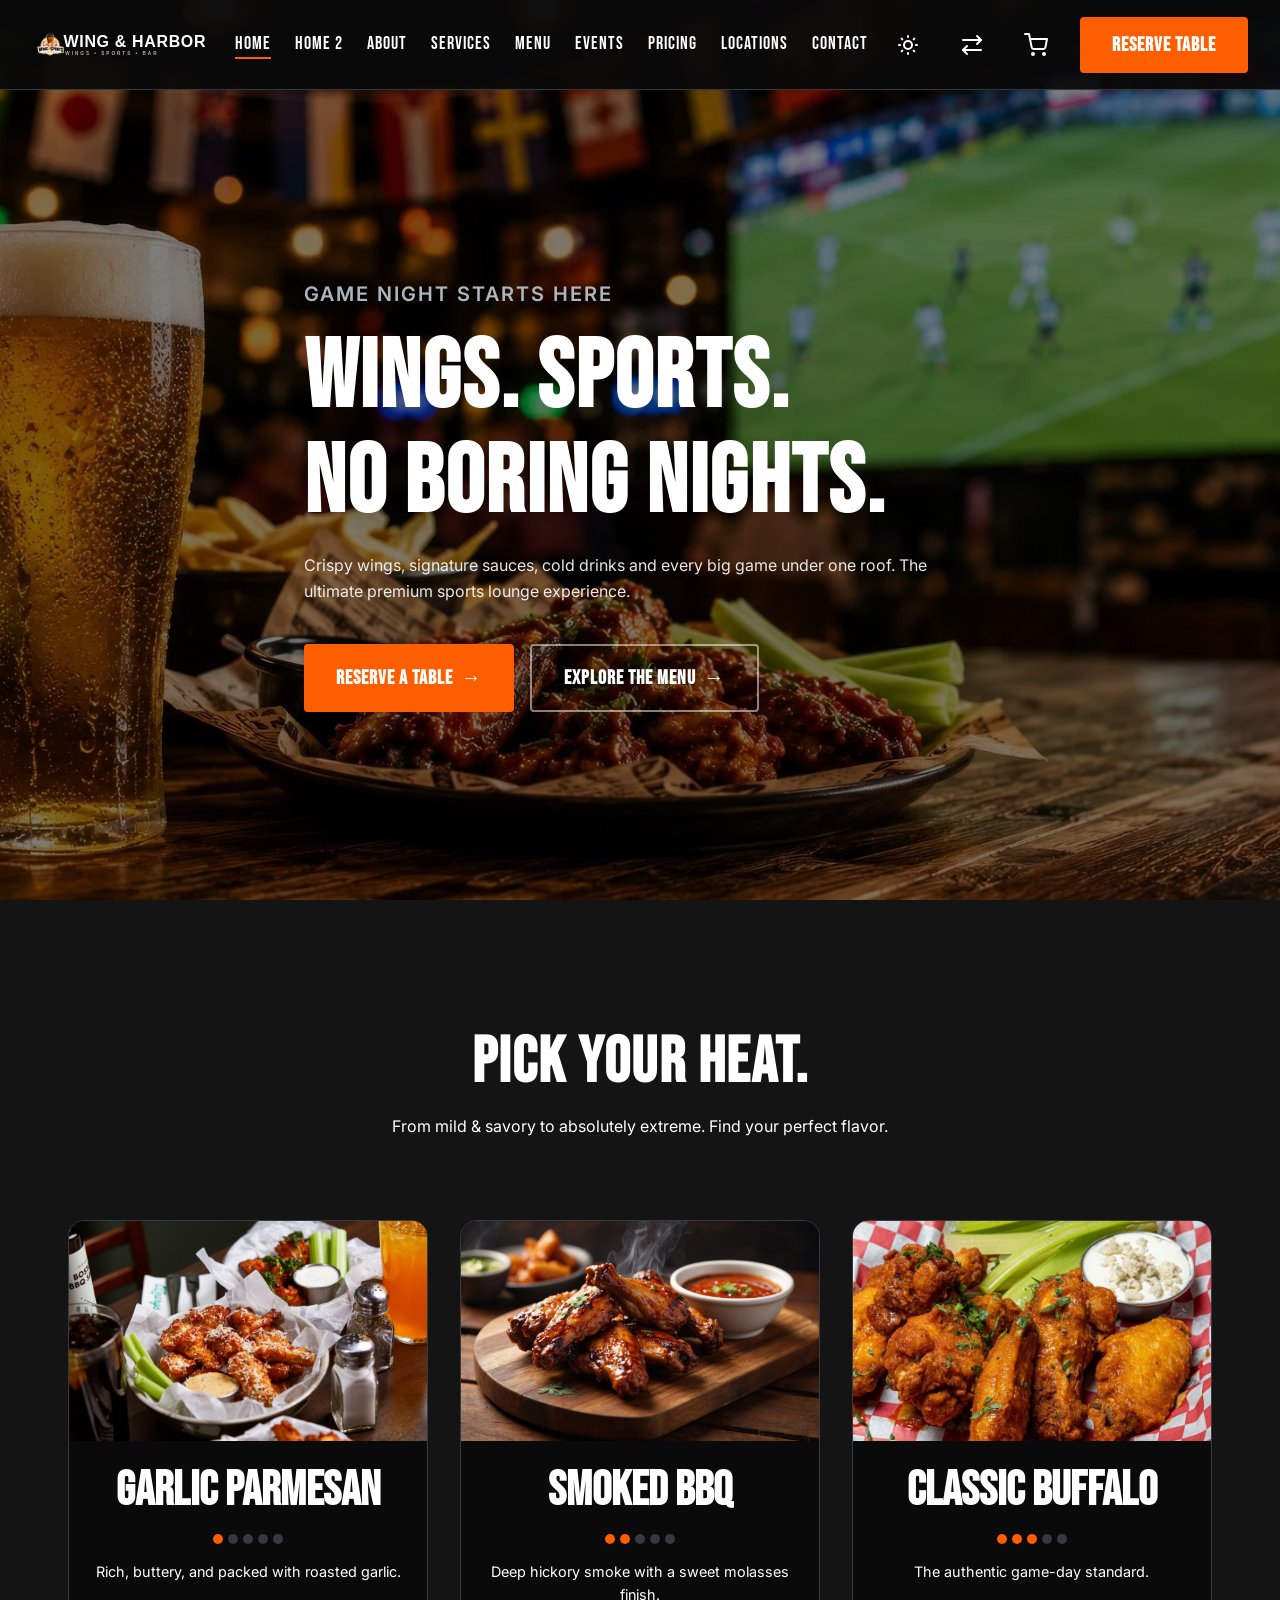
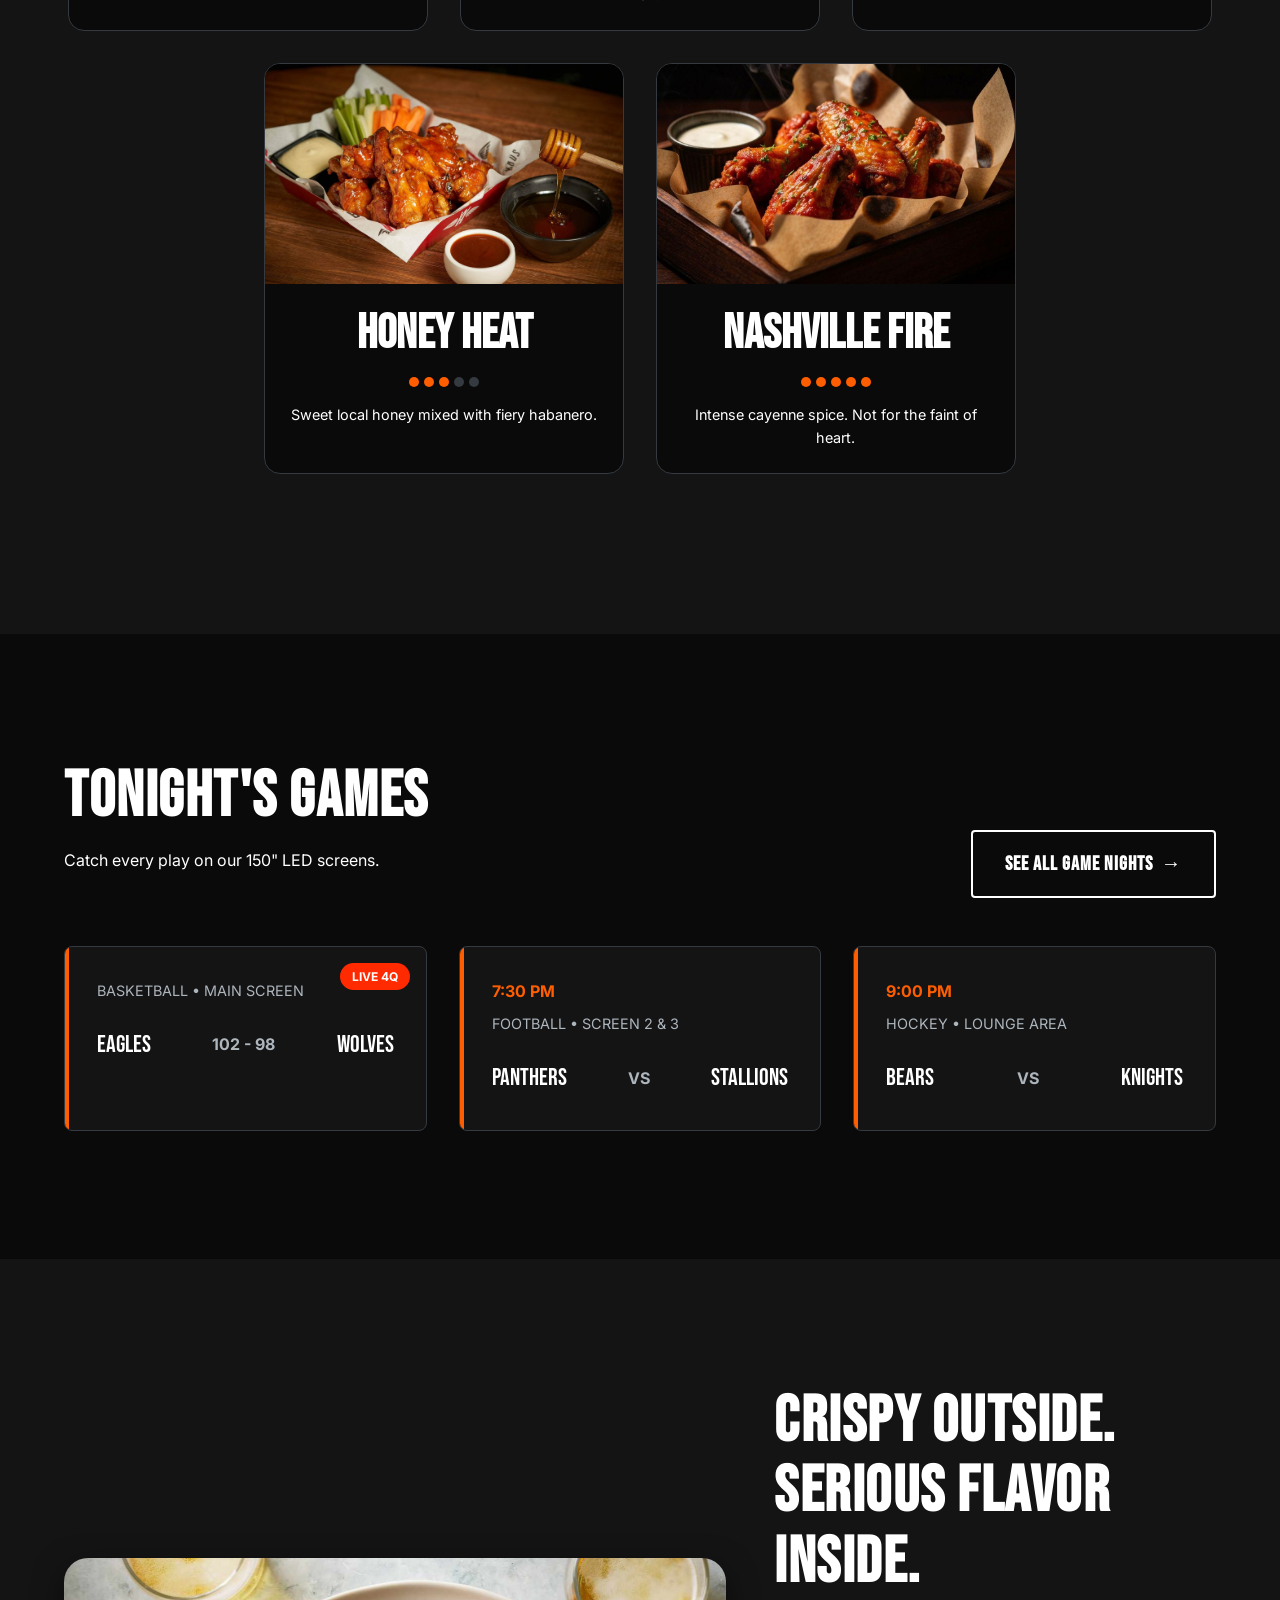
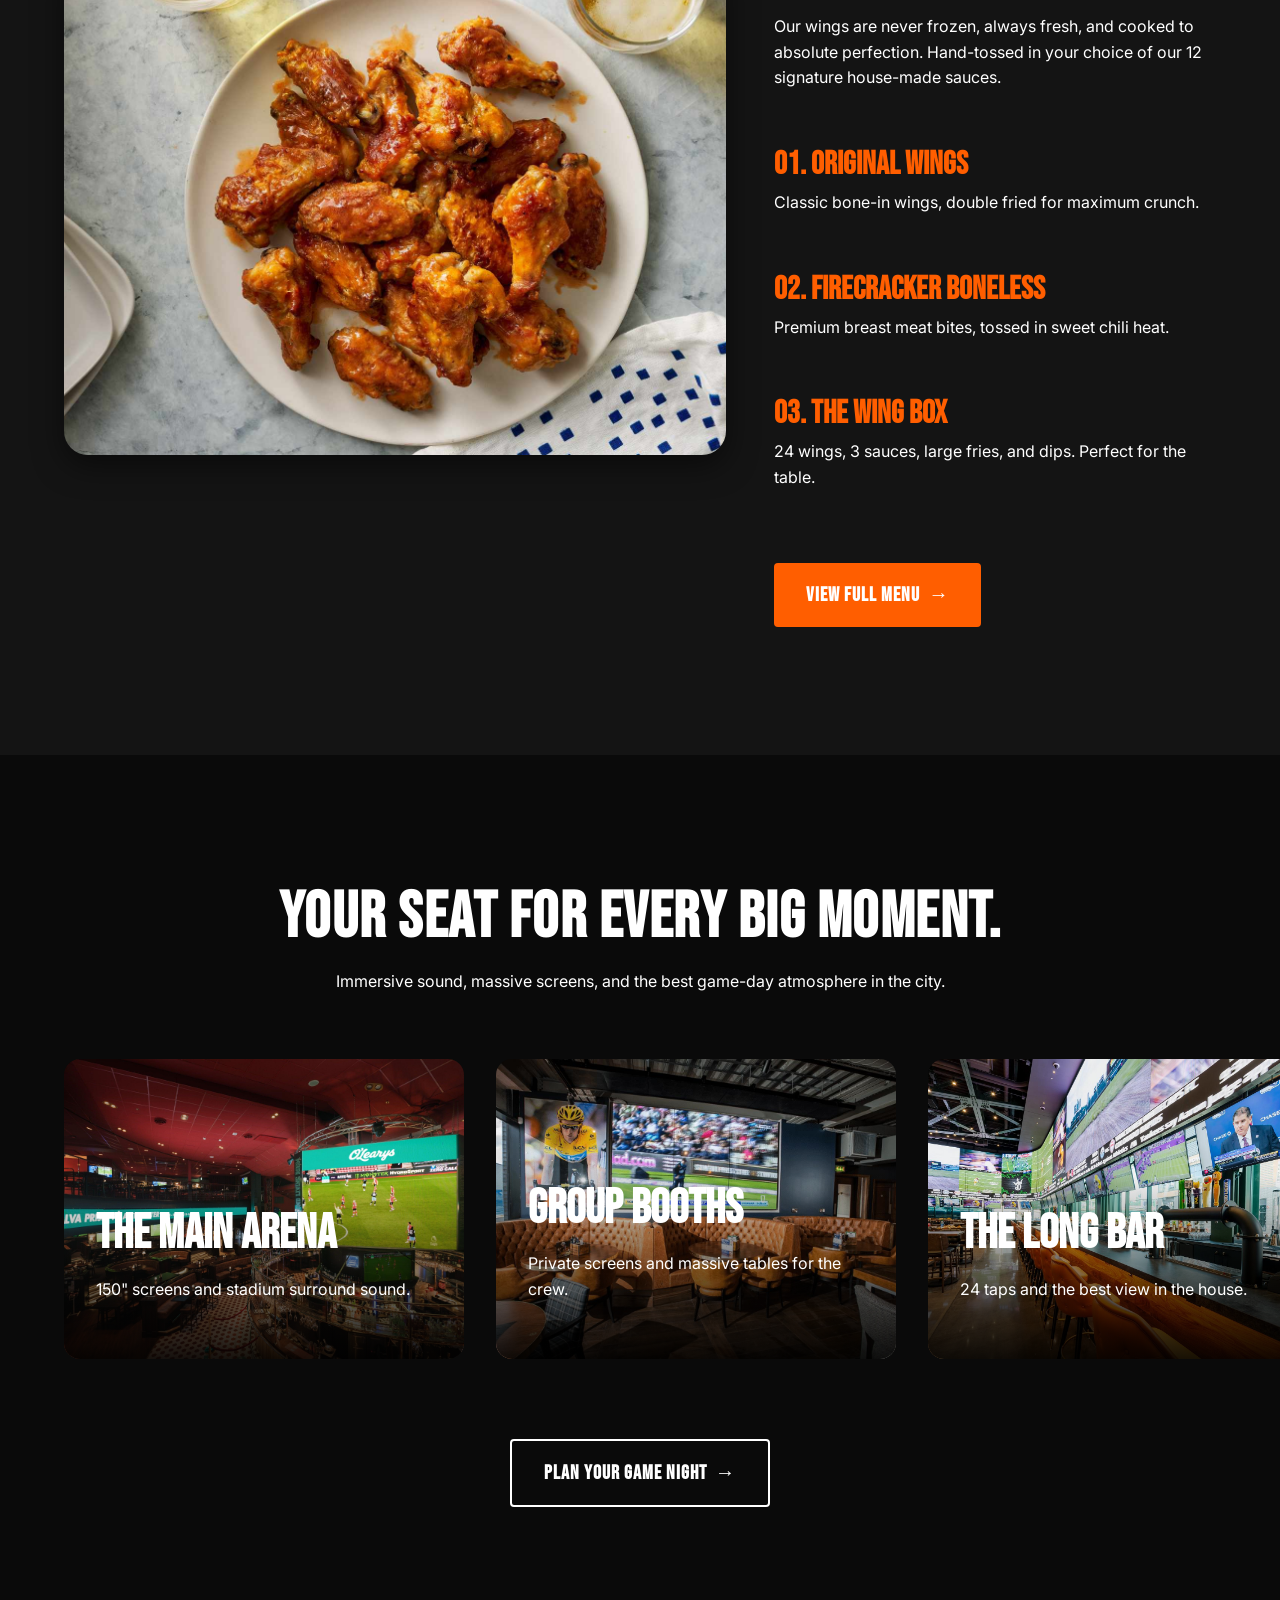
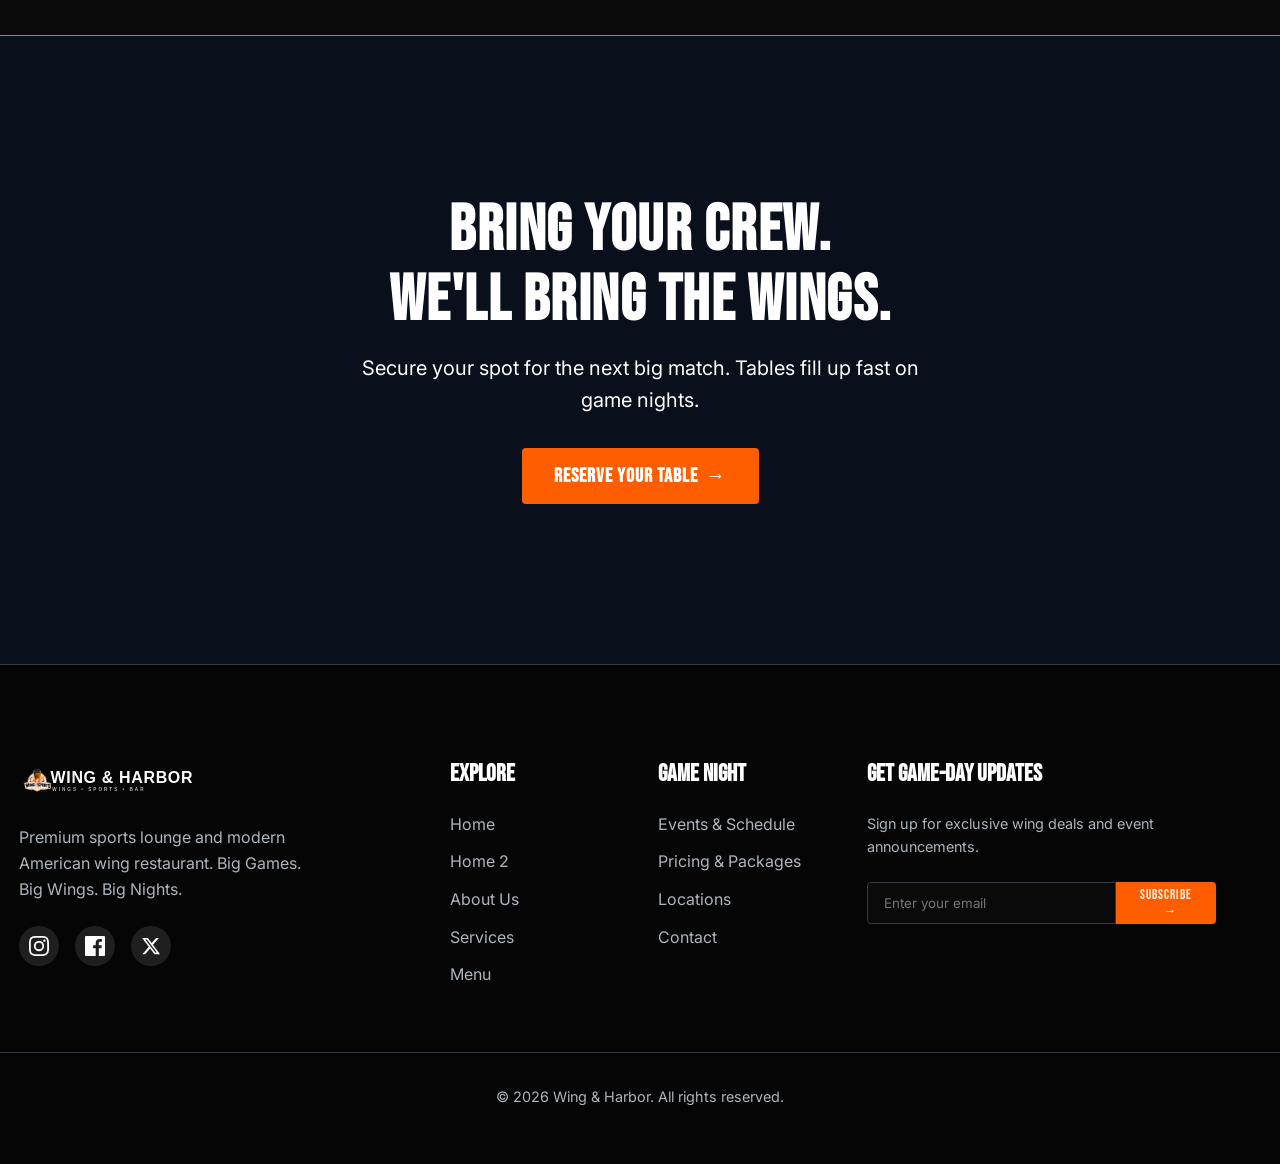
==== commit 0fac95ee: "SECOND COMMIT" ====
--- a/index.html
+++ b/index.html
@@ -122,9 +122,9 @@
     }
     
     .sauce-card {
-      flex: 0 0 calc(25% - 1.5rem);
-      max-width: 320px;
-      min-width: 250px;
+      flex: 0 0 calc(33.333% - 1.5rem);
+      max-width: 380px;
+      min-width: 300px;
       background: var(--bg-primary);
       border-radius: var(--radius-lg);
       padding: 0;
@@ -140,6 +140,19 @@
     
     .sauce-content {
       padding: 1.5rem;
+      display: flex;
+      flex-direction: column;
+      flex: 1;
+    }
+    
+    .sauce-content h3 {
+      white-space: nowrap;
+      margin: 0;
+    }
+    
+    .sauce-content p {
+      margin-bottom: 0;
+      flex: 1;
     }
     
     .sauce-card:hover {
@@ -350,6 +363,9 @@
         <button class="icon-btn rtl-toggle" aria-label="Toggle RTL">
           <svg class="rtl-icon" width="24" height="24" viewBox="0 0 24 24" fill="none" stroke="currentColor" stroke-width="2" stroke-linecap="round" stroke-linejoin="round"><path d="M17 3l4 4-4 4"/><path d="M3 7h18"/><path d="M7 21l-4-4 4-4"/><path d="M21 17H3"/></svg>
         </button>
+        <button class="icon-btn cart-btn" aria-label="Cart">
+          <svg width="24" height="24" viewBox="0 0 24 24" fill="none" stroke="currentColor" stroke-width="2" stroke-linecap="round" stroke-linejoin="round"><circle cx="9" cy="21" r="1"></circle><circle cx="20" cy="21" r="1"></circle><path d="M1 1h4l2.68 13.39a2 2 0 0 0 2 1.61h9.72a2 2 0 0 0 2-1.61L23 6H6"></path></svg>
+        </button>
       </div>
       <button class="btn btn-primary w-100" data-popup="reservation-popup">Reserve Table</button>
     </div>
@@ -382,6 +398,9 @@
         <button class="icon-btn rtl-toggle" aria-label="Toggle RTL">
           <svg class="rtl-icon" width="24" height="24" viewBox="0 0 24 24" fill="none" stroke="currentColor" stroke-width="2" stroke-linecap="round" stroke-linejoin="round"><path d="M17 3l4 4-4 4"/><path d="M3 7h18"/><path d="M7 21l-4-4 4-4"/><path d="M21 17H3"/></svg>
         </button>
+        <button class="icon-btn cart-btn" aria-label="Cart">
+          <svg width="24" height="24" viewBox="0 0 24 24" fill="none" stroke="currentColor" stroke-width="2" stroke-linecap="round" stroke-linejoin="round"><circle cx="9" cy="21" r="1"></circle><circle cx="20" cy="21" r="1"></circle><path d="M1 1h4l2.68 13.39a2 2 0 0 0 2 1.61h9.72a2 2 0 0 0 2-1.61L23 6H6"></path></svg>
+        </button>
         <button class="btn btn-primary" data-popup="reservation-popup">Reserve Table</button>
         <button class="hamburger" aria-label="Menu">
           <span></span><span></span><span></span>
@@ -739,3 +758,4 @@
 </body>
 </html>
 
+
--- a/assets/css/responsive.css
+++ b/assets/css/responsive.css
@@ -24,7 +24,8 @@
   .hamburger { display: flex; }
   .nav-actions .btn,
   .nav-actions .theme-toggle,
-  .nav-actions .rtl-toggle { display: none; } /* Hide reserve button and toggles in navbar on tablet/mobile, use side menu */
+  .nav-actions .rtl-toggle,
+  .nav-actions .cart-btn { display: none; } /* Hide reserve button, toggles, and cart in navbar on tablet/mobile, use side menu */
   
   .footer-grid {
     grid-template-columns: 1fr 1fr;
@@ -83,7 +84,6 @@
   .story-layout,
   .wings-grid,
   .scoreboard-grid,
-  .menu-grid,
   .about-grid,
   .contact-layout,
   .philosophy-grid,
@@ -112,6 +112,12 @@
     text-align: center;
     margin: 0 auto;
   }
+  
+  .footer-grid { grid-template-columns: 1fr; text-align: center; }
+  .footer-socials { justify-content: center; }
+  .footer-links { align-items: center; }
+  .footer-links a:hover { padding-left: 0; }
+  [dir="rtl"] .footer-links a:hover { padding-right: 0; }
 }
 
 /* --------------------------------------------------------------------------
@@ -124,14 +130,7 @@
   
   .form-row { grid-template-columns: 1fr; }
   
-  .footer-grid { grid-template-columns: 1fr; text-align: center; }
-  
-  .footer-socials { justify-content: center; }
-  
-  .footer-links { align-items: center; }
-  .footer-links a:hover { padding-left: 0; }
-  [dir="rtl"] .footer-links a:hover { padding-right: 0; }
-  
+
   .newsletter-form { flex-direction: column; gap: 1rem; }
   .newsletter-form input { border-radius: var(--radius-sm); }
   [dir="rtl"] .newsletter-form input { border-radius: var(--radius-sm); }
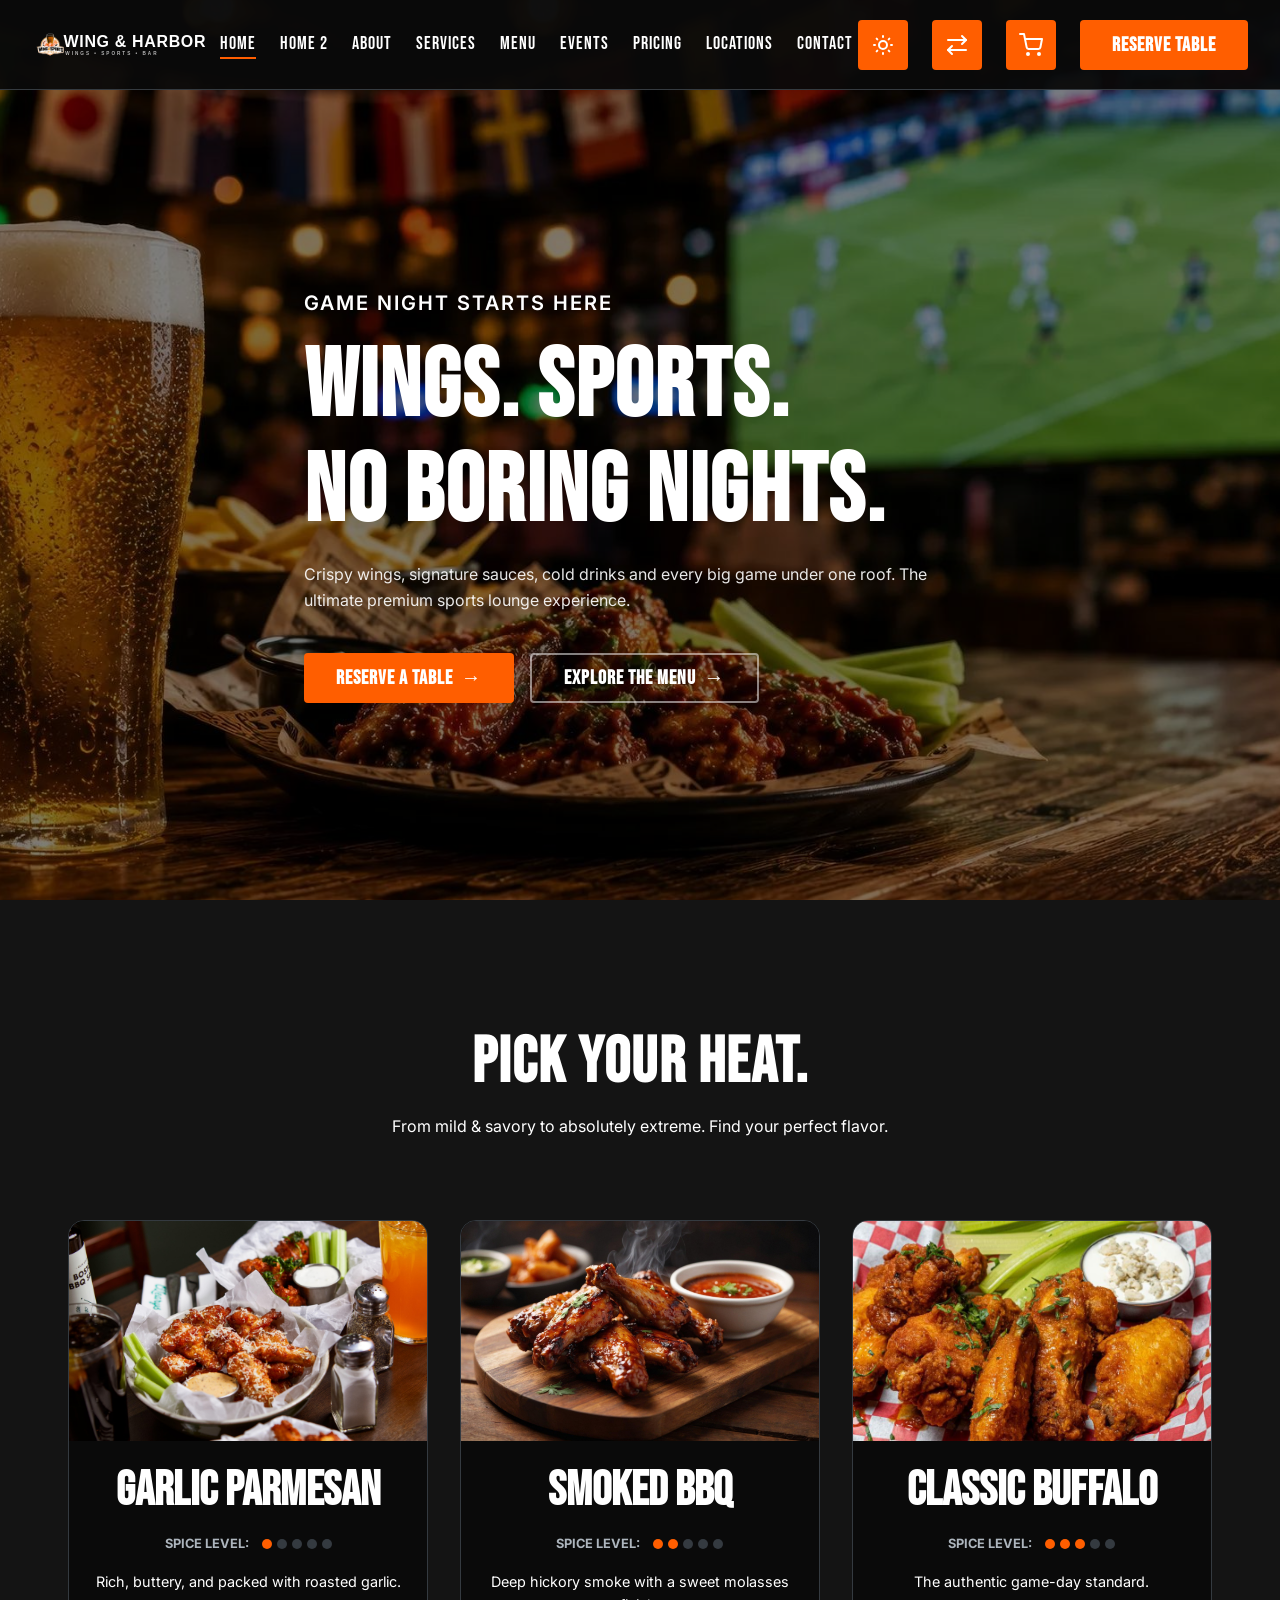
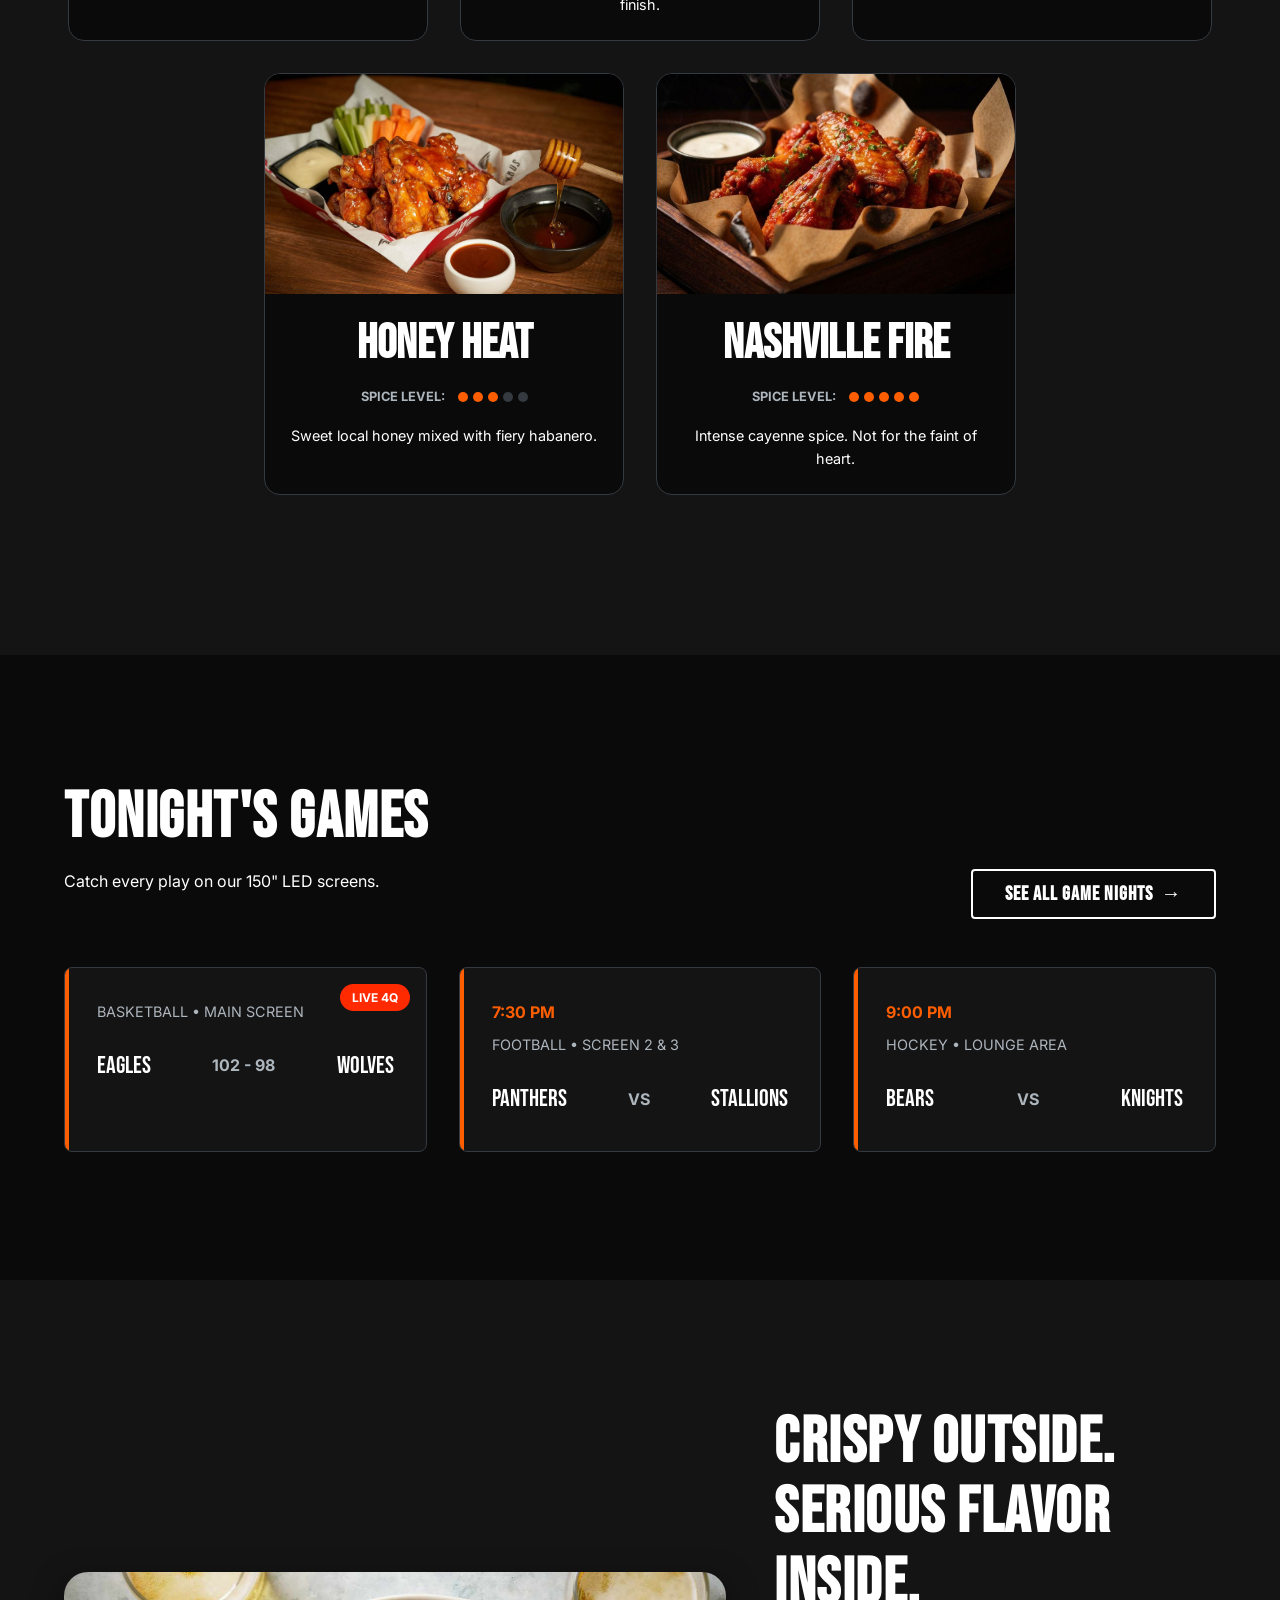
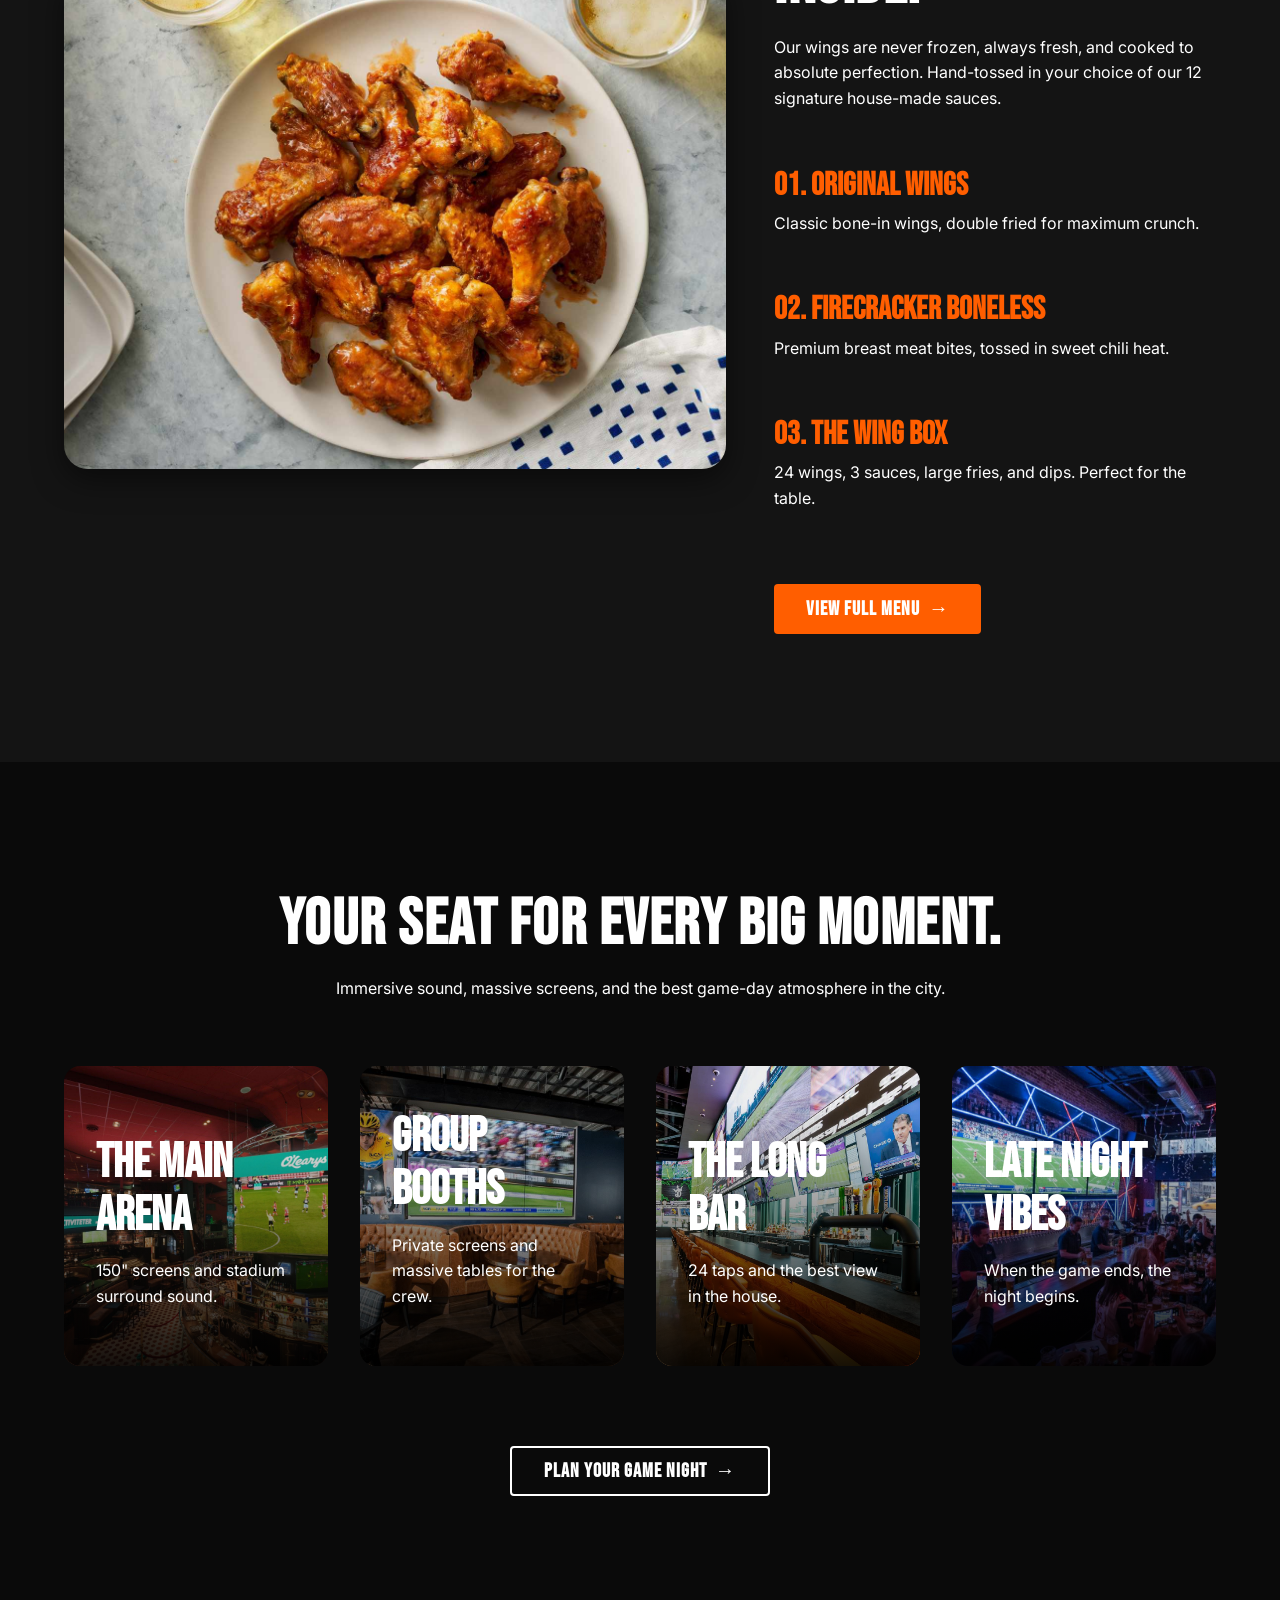
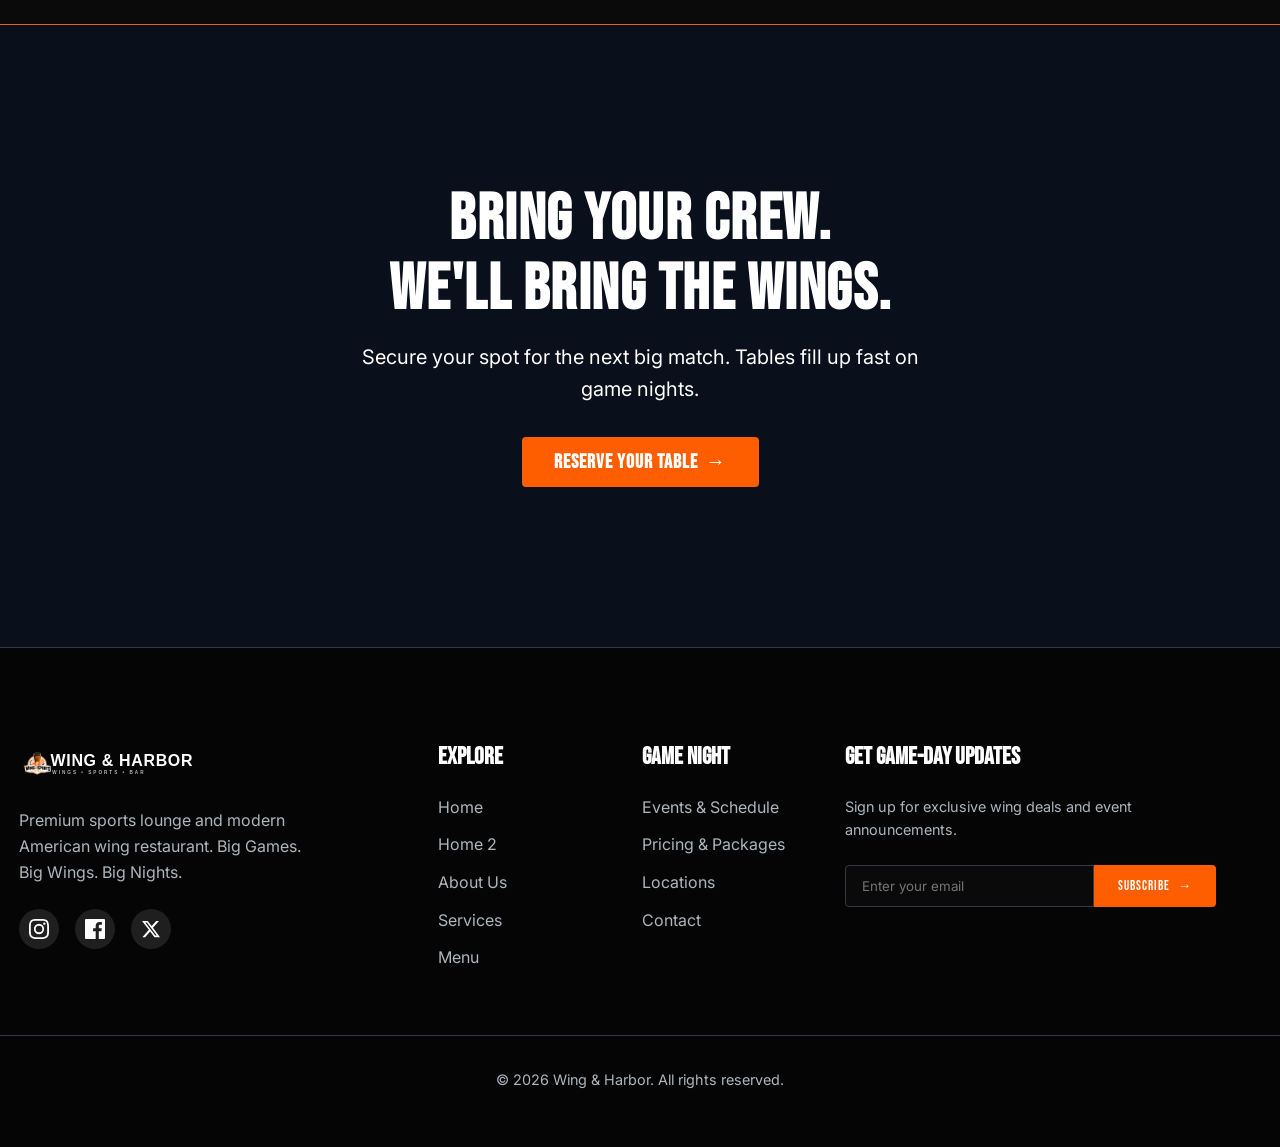
==== commit 21aec506: "fourth commit" ====
--- a/index.html
+++ b/index.html
@@ -54,7 +54,7 @@
     
     .hero-subtitle {
       font-size: 1.25rem;
-      color: var(--text-secondary);
+      color: #ffffff;
       font-weight: 600;
       letter-spacing: 2px;
       text-transform: uppercase;
@@ -242,15 +242,12 @@
       padding: 8rem 0;
     }
     .scroll-container {
-      display: flex;
+      display: grid;
+      grid-template-columns: repeat(auto-fit, minmax(250px, 1fr));
       gap: 2rem;
-      overflow-x: auto;
       padding: 1rem 5%;
-      scrollbar-width: thin;
-      scrollbar-color: var(--accent-primary) var(--bg-secondary);
     }
     .exp-card {
-      min-width: 400px;
       border-radius: var(--radius-lg);
       overflow: hidden;
       position: relative;
@@ -325,13 +322,18 @@
         flex: 0 0 calc(50% - 1rem);
         max-width: calc(50% - 1rem);
       }
+      .scroll-container {
+        grid-template-columns: repeat(2, 1fr);
+      }
     }
     @media (max-width: 768px) {
       .scoreboard-grid .score-card {
         flex: 0 0 100%;
         max-width: 100%;
       }
-      .exp-card { min-width: 280px; }
+      .scroll-container {
+        grid-template-columns: 1fr;
+      }
       .final-cta h2 { font-size: 3rem; }
     }
   </style>
@@ -438,7 +440,8 @@
           <img src="assets/images/Garlic Parmesan.png" class="sauce-img-placeholder" alt="Garlic Parmesan">
           <div class="sauce-content">
             <h3>Garlic Parmesan</h3>
-            <div class="heat-indicator">
+            <div class="heat-indicator" style="align-items: center;">
+              <span style="font-size: 0.8rem; text-transform: uppercase; font-weight: bold; margin-right: 0.5rem; color: var(--text-secondary);">Spice Level:</span>
               <div class="heat-dot active"></div>
               <div class="heat-dot"></div>
               <div class="heat-dot"></div>
@@ -453,7 +456,8 @@
           <img src="assets/images/Smoked BBQ.png" class="sauce-img-placeholder" alt="Smoked BBQ">
           <div class="sauce-content">
             <h3>Smoked BBQ</h3>
-            <div class="heat-indicator">
+            <div class="heat-indicator" style="align-items: center;">
+              <span style="font-size: 0.8rem; text-transform: uppercase; font-weight: bold; margin-right: 0.5rem; color: var(--text-secondary);">Spice Level:</span>
               <div class="heat-dot active"></div>
               <div class="heat-dot active"></div>
               <div class="heat-dot"></div>
@@ -468,7 +472,8 @@
           <img src="assets/images/Classic Buffalo.png" class="sauce-img-placeholder" alt="Classic Buffalo">
           <div class="sauce-content">
             <h3>Classic Buffalo</h3>
-            <div class="heat-indicator">
+            <div class="heat-indicator" style="align-items: center;">
+              <span style="font-size: 0.8rem; text-transform: uppercase; font-weight: bold; margin-right: 0.5rem; color: var(--text-secondary);">Spice Level:</span>
               <div class="heat-dot active"></div>
               <div class="heat-dot active"></div>
               <div class="heat-dot active"></div>
@@ -483,7 +488,8 @@
           <img src="assets/images/Honey Heat.png" class="sauce-img-placeholder" alt="Honey Heat">
           <div class="sauce-content">
             <h3>Honey Heat</h3>
-            <div class="heat-indicator">
+            <div class="heat-indicator" style="align-items: center;">
+              <span style="font-size: 0.8rem; text-transform: uppercase; font-weight: bold; margin-right: 0.5rem; color: var(--text-secondary);">Spice Level:</span>
               <div class="heat-dot active"></div>
               <div class="heat-dot active"></div>
               <div class="heat-dot active"></div>
@@ -498,7 +504,8 @@
           <img src="assets/images/Nashville Fire.png" class="sauce-img-placeholder" alt="Nashville Fire">
           <div class="sauce-content">
             <h3>Nashville Fire</h3>
-            <div class="heat-indicator">
+            <div class="heat-indicator" style="align-items: center;">
+              <span style="font-size: 0.8rem; text-transform: uppercase; font-weight: bold; margin-right: 0.5rem; color: var(--text-secondary);">Spice Level:</span>
               <div class="heat-dot active"></div>
               <div class="heat-dot active"></div>
               <div class="heat-dot active"></div>
--- a/assets/css/style.css
+++ b/assets/css/style.css
@@ -135,7 +135,8 @@
   display: inline-flex;
   align-items: center;
   justify-content: center;
-  padding: 1rem 2rem;
+  height: 50px;
+  padding: 0 2rem;
   font-family: var(--font-heading);
   font-size: 1.25rem;
   font-weight: bold;
@@ -203,7 +204,6 @@
 }
 
 .navbar .nav-link,
-.navbar .icon-btn,
 .navbar .hamburger span,
 .navbar .nav-logo svg {
   color: var(--text-primary) !important;
@@ -289,23 +289,35 @@
 }
 
 .icon-btn {
-  background: transparent;
+  background-color: var(--accent-primary);
   border: none;
-  color: var(--text-primary);
+  color: #fff !important;
   font-size: 1.25rem;
   cursor: pointer;
   display: flex;
   align-items: center;
   justify-content: center;
-  width: 40px;
-  height: 40px;
-  border-radius: 50%;
-  transition: background-color var(--transition-fast);
-}
-
-.icon-btn:hover {
-  background-color: var(--bg-tertiary);
-}
+  width: 50px;
+  height: 50px;
+  border-radius: var(--radius-sm);
+  transition: all var(--transition-fast);
+  position: relative;
+  overflow: hidden;
+  z-index: 1;
+}
+
+.icon-btn::before {
+  content: '';
+  position: absolute;
+  top: 0; left: 0; width: 100%; height: 100%;
+  background: rgba(0,0,0,0.1);
+  transform: translateY(100%);
+  transition: transform var(--transition-normal);
+  z-index: -1;
+}
+
+.icon-btn:hover::before { transform: translateY(0); }
+.icon-btn:active { transform: scale(0.98); }
 
 .hamburger {
   display: none;
@@ -332,19 +344,32 @@
 
 .mobile-menu {
   position: fixed;
-  top: 0;
+  top: var(--header-height);
+  bottom: 0;
   right: -100%;
   width: 100%;
   max-width: 400px;
-  height: 100vh;
   background-color: var(--bg-secondary);
   z-index: 999;
   transition: right var(--transition-normal);
   display: flex;
   flex-direction: column;
-  padding: 100px 2rem 2rem;
+  padding: 2rem; /* Removed huge padding since it sits below header */
   box-shadow: -10px 0 30px rgba(0,0,0,0.5);
   overflow-y: auto;
+  -webkit-overflow-scrolling: touch;
+  overscroll-behavior-y: contain;
+}
+
+.mobile-menu::after {
+  content: '';
+  display: block;
+  min-height: 120px; /* Forces scroll space for iOS bottom bar */
+  flex-shrink: 0;
+}
+
+.mobile-nav-links, .mobile-actions {
+  flex-shrink: 0;
 }
 
 [dir="rtl"] .mobile-menu {
@@ -569,6 +594,10 @@
   border-radius: 0 var(--radius-sm) var(--radius-sm) 0;
   cursor: pointer;
   transition: background var(--transition-fast);
+  display: flex;
+  align-items: center;
+  justify-content: center;
+  white-space: nowrap;
 }
 [dir="rtl"] .newsletter-form button { border-radius: var(--radius-sm) 0 0 var(--radius-sm); }
 .newsletter-form button:hover { background: var(--accent-secondary); }
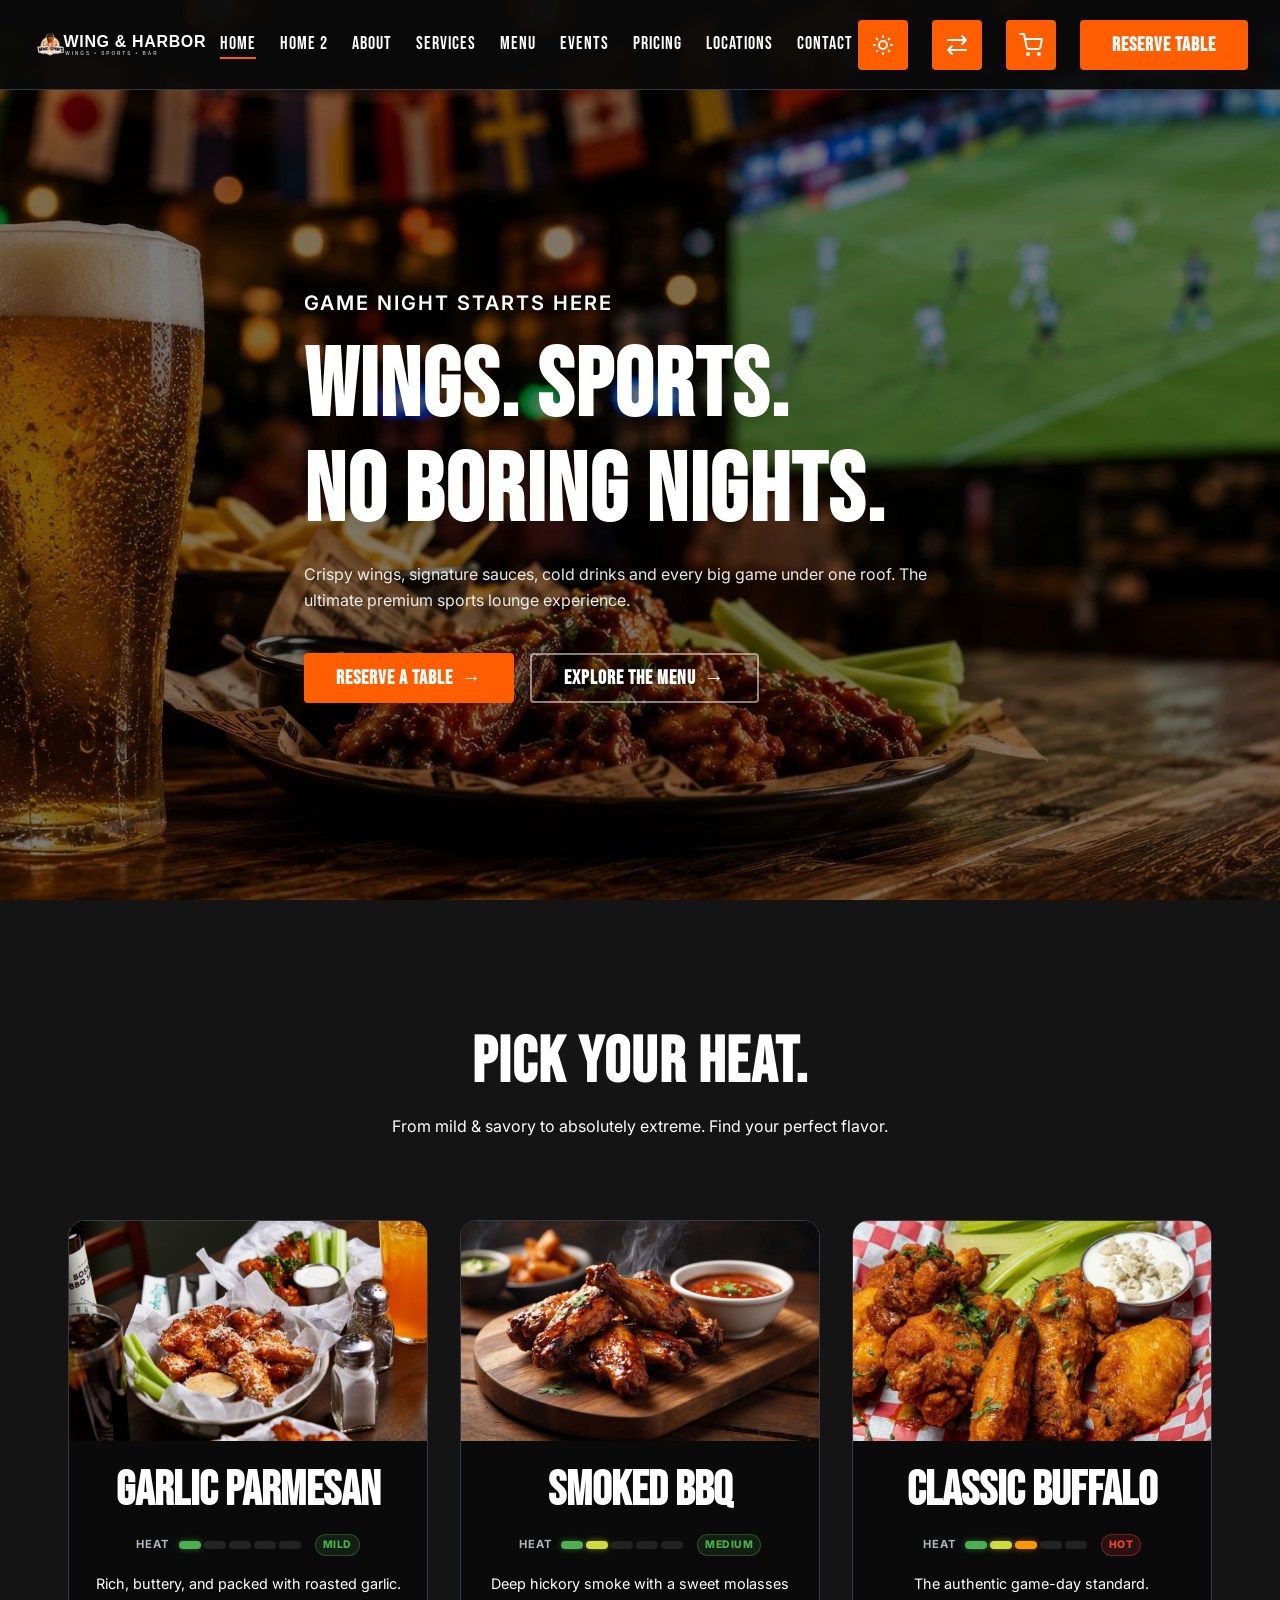
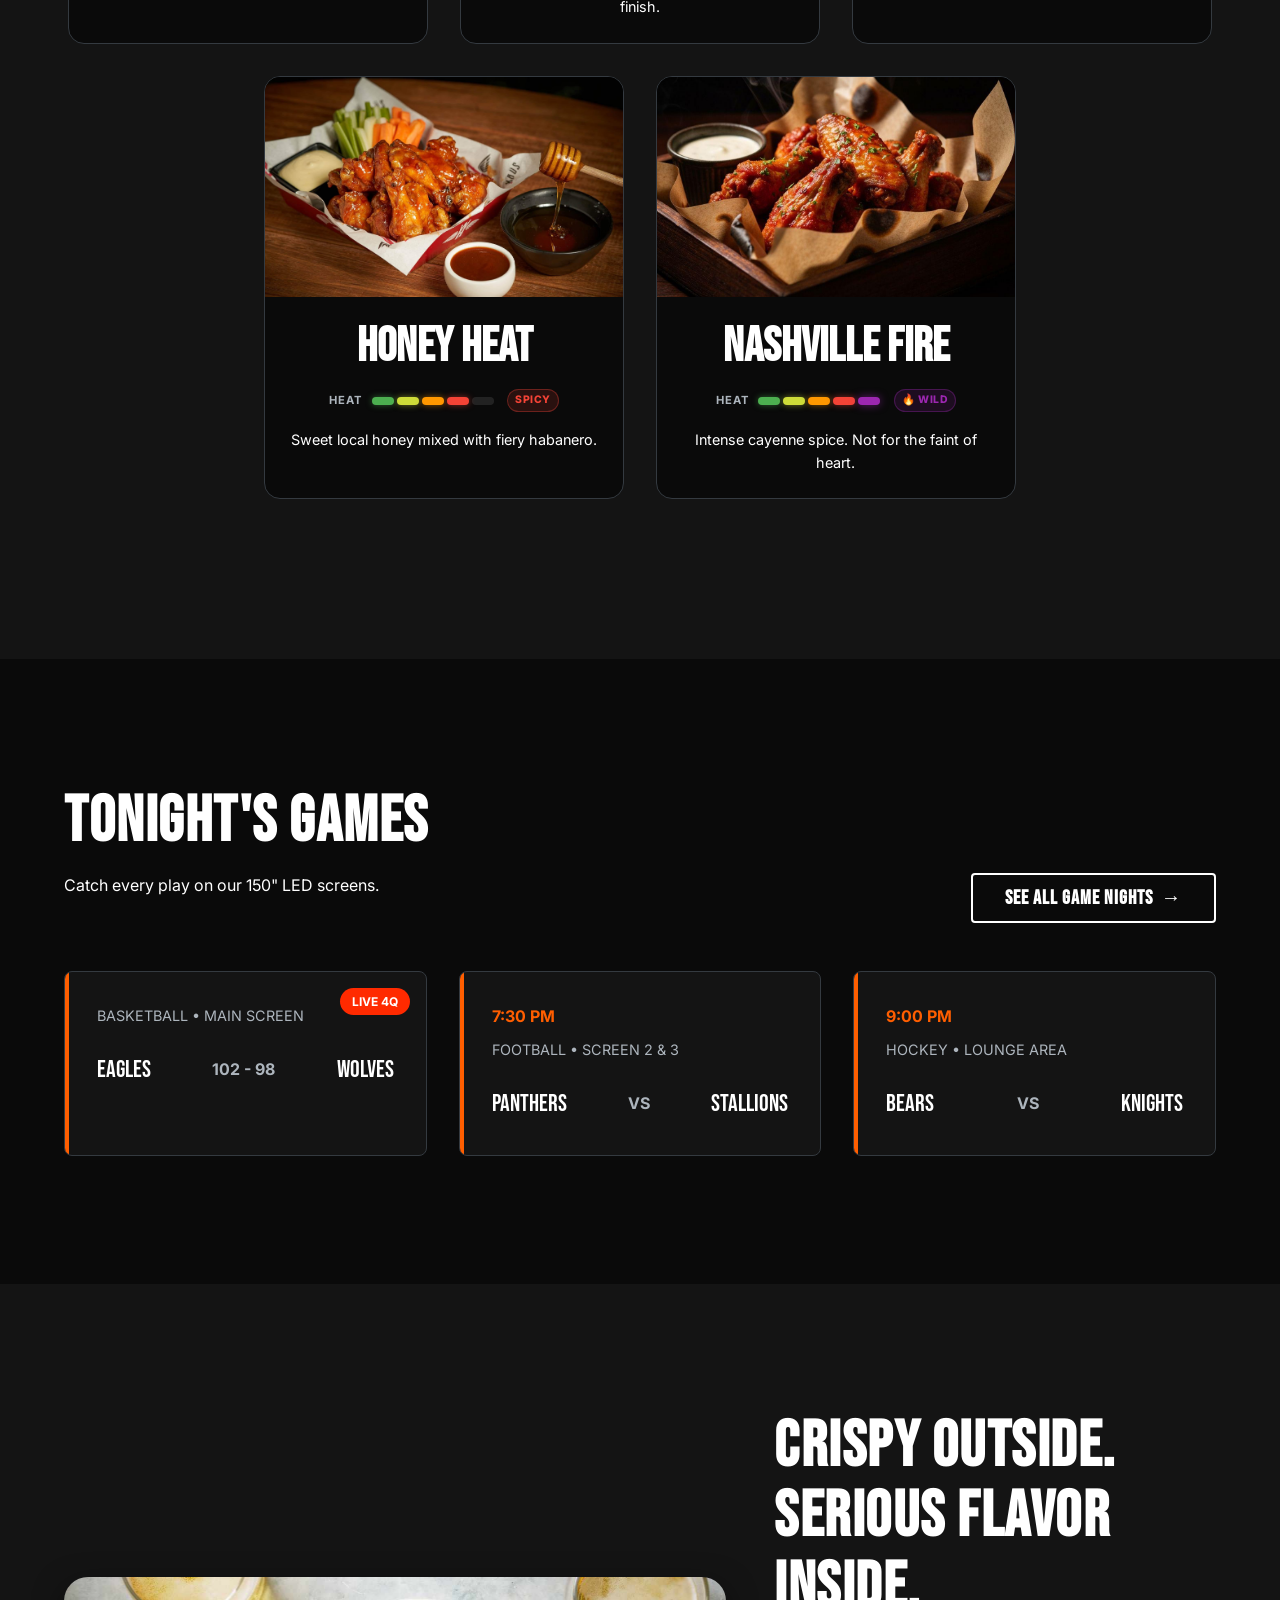
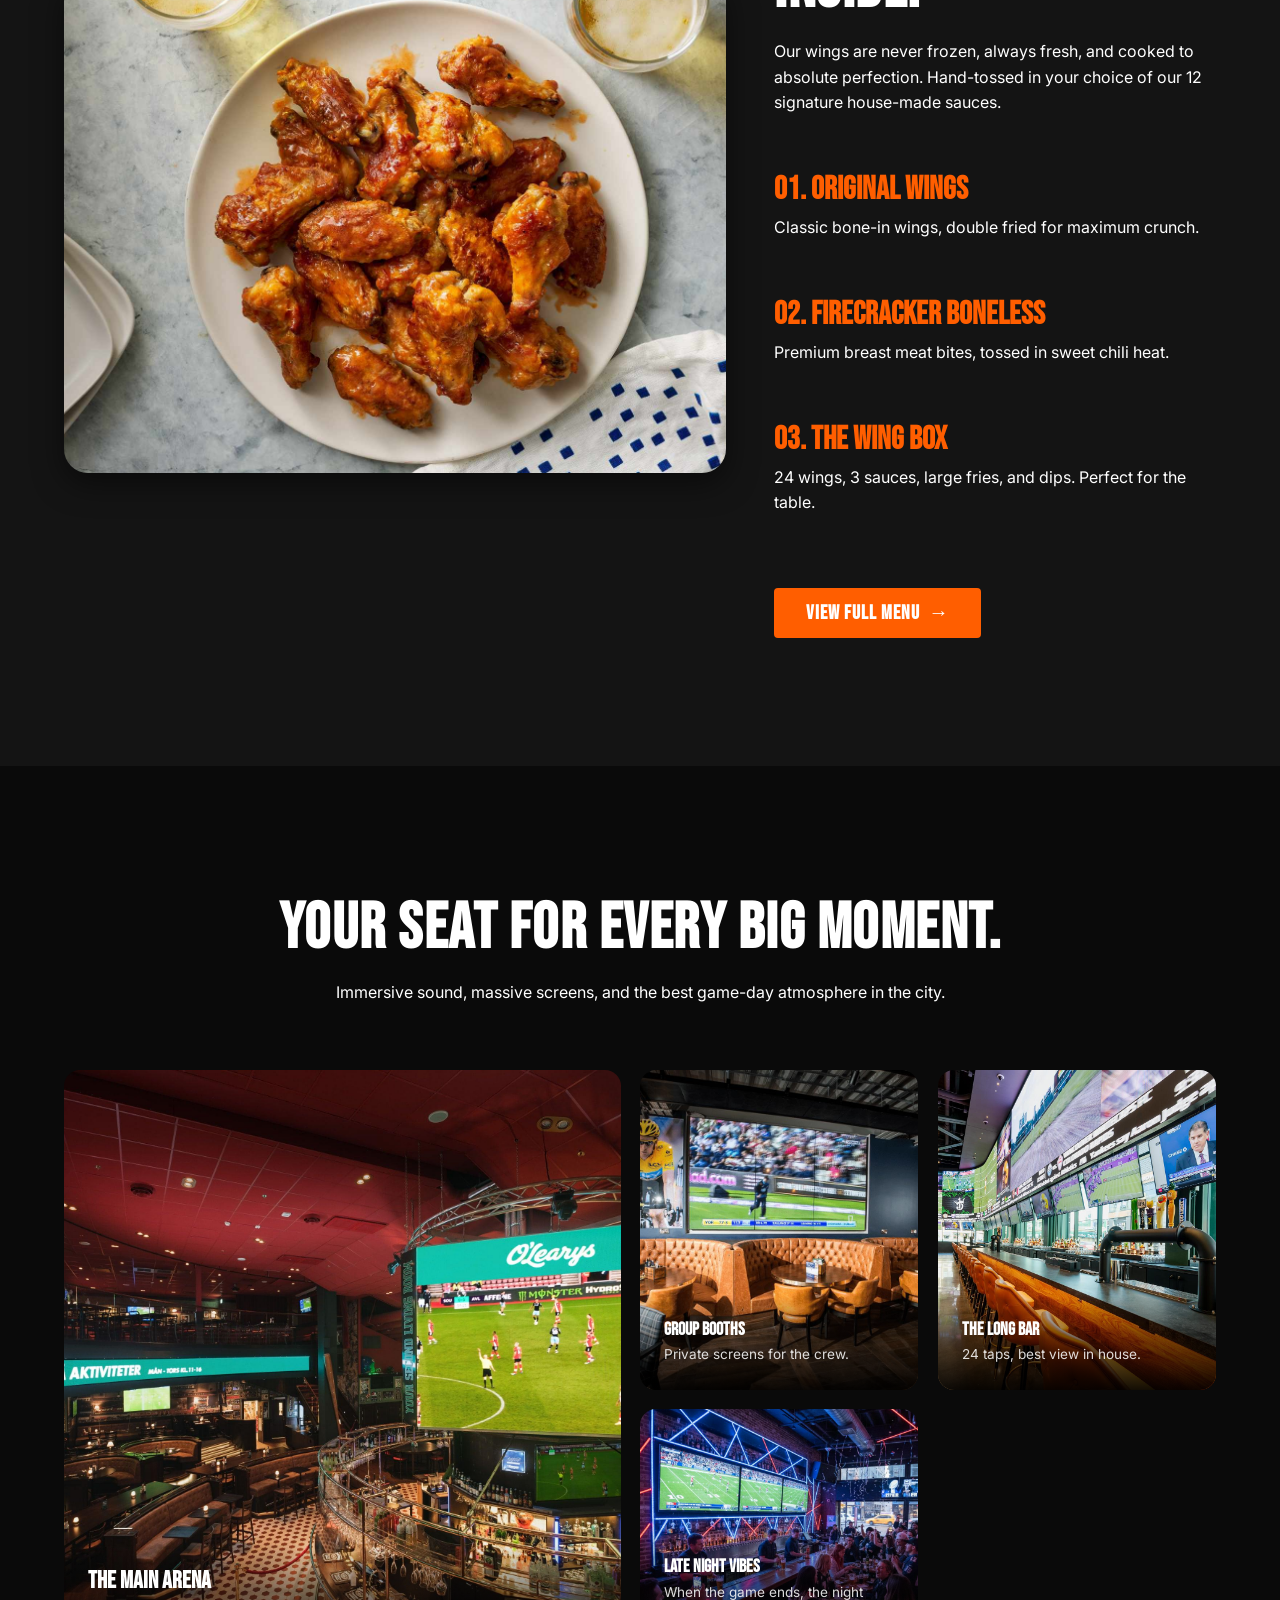
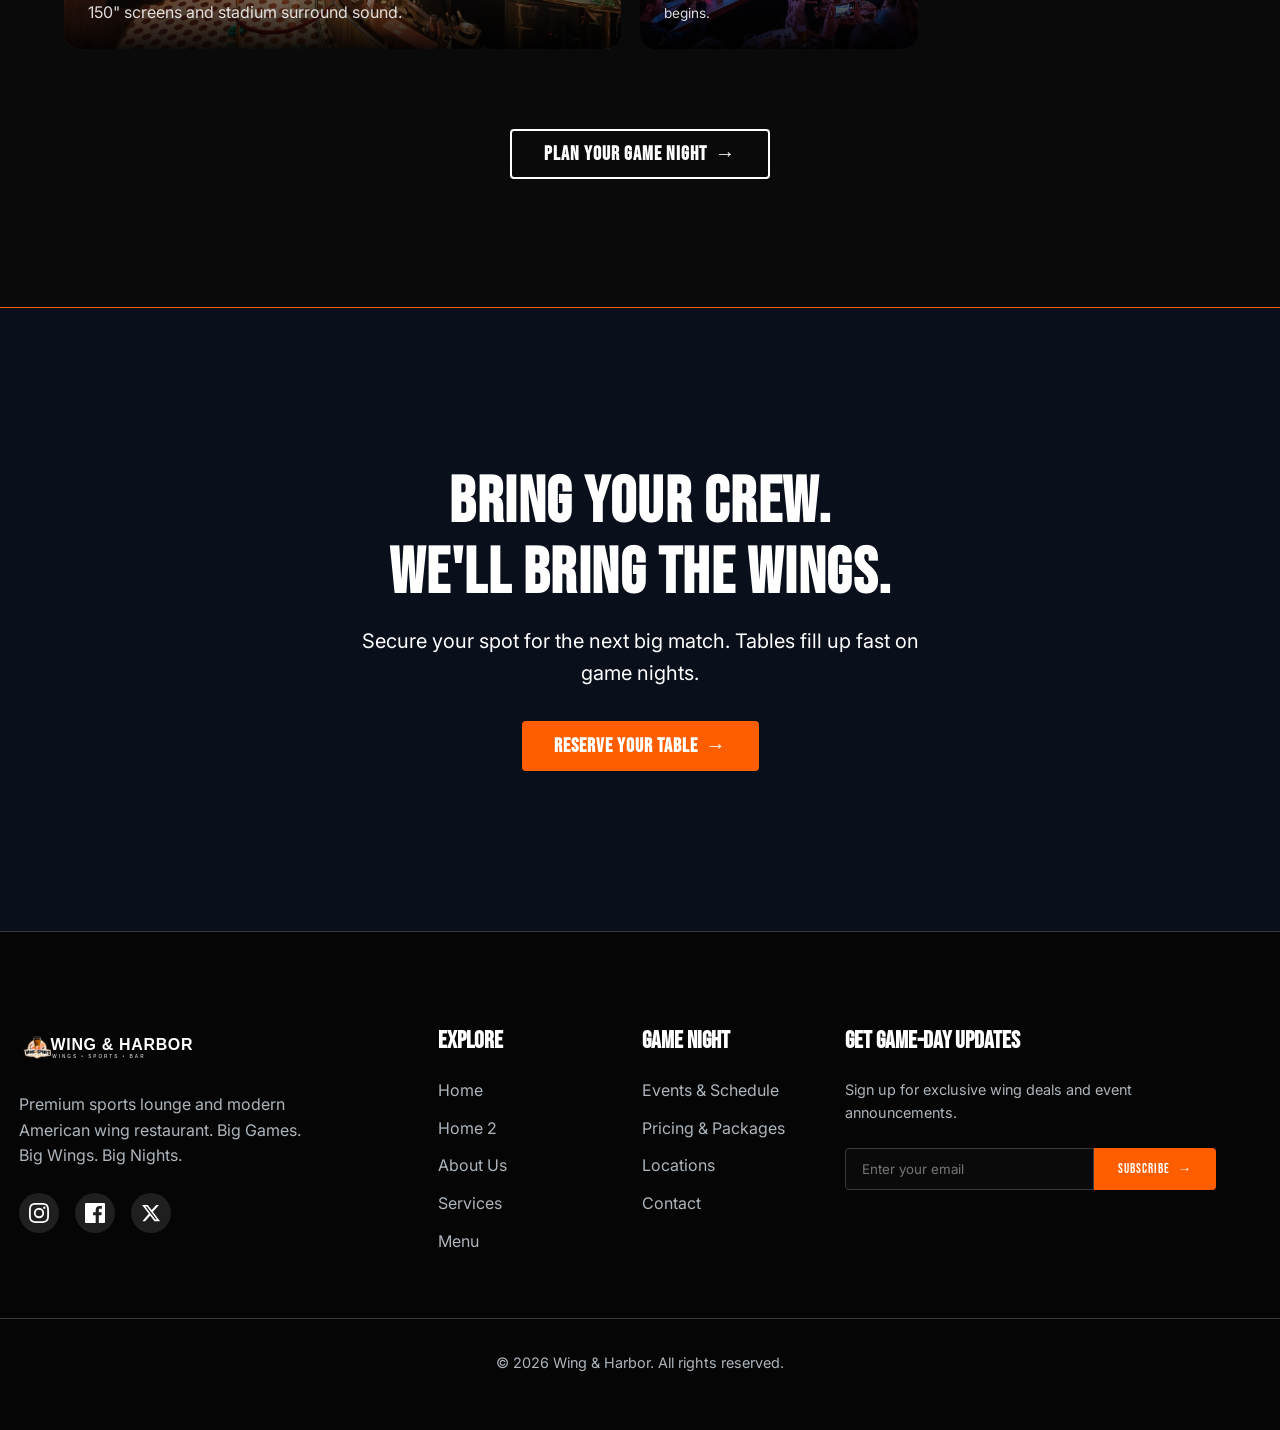
==== commit 5913d495: "fifth commit" ====
--- a/index.html
+++ b/index.html
@@ -170,11 +170,32 @@
       transition: transform var(--transition-bounce);
     }
     
-    .sauce-card:hover .sauce-img-placeholder { transform: scale(1.1) rotate(5deg); }
-    
-    .heat-indicator { display: flex; justify-content: center; gap: 5px; margin: 1rem 0; }
-    .heat-dot { width: 10px; height: 10px; border-radius: 50%; background: var(--border-color); }
-    .heat-dot.active { background: var(--accent-primary); }
+    .sauce-card:hover .sauce-img-placeholder { transform: scale(1.05); }
+    
+    /* Heat Map Bar Design */
+    .heat-indicator { display: flex; align-items: center; justify-content: center; gap: 0.6rem; margin: 1rem 0; }
+    .heat-label-text { font-size: 0.7rem; font-weight: 700; text-transform: uppercase; letter-spacing: 1px; color: var(--text-secondary); }
+    .heat-bar-wrap { display: flex; gap: 3px; align-items: center; }
+    .heat-seg {
+      width: 22px; height: 8px;
+      border-radius: 4px;
+      background: rgba(255,255,255,0.1);
+      transition: all 0.3s ease;
+    }
+    .heat-seg.s1.lit { background: #4caf50; box-shadow: 0 0 6px #4caf5088; }
+    .heat-seg.s2.lit { background: #cddc39; box-shadow: 0 0 6px #cddc3988; }
+    .heat-seg.s3.lit { background: #ff9800; box-shadow: 0 0 6px #ff980088; }
+    .heat-seg.s4.lit { background: #f44336; box-shadow: 0 0 6px #f4433688; }
+    .heat-seg.s5.lit { background: #9c27b0; box-shadow: 0 0 8px #9c27b099; }
+    .heat-level-tag {
+      font-size: 0.65rem; font-weight: 800; text-transform: uppercase;
+      letter-spacing: 0.5px; padding: 2px 7px;
+      border-radius: 20px; margin-left: 4px;
+    }
+    .tag-mild   { background: #4caf5022; color: #4caf50; border: 1px solid #4caf5055; }
+    .tag-medium { background: #ff980022; color: #ff9800; border: 1px solid #ff980055; }
+    .tag-hot    { background: #f4433622; color: #f44336; border: 1px solid #f4433655; }
+    .tag-xhot   { background: #9c27b022; color: #9c27b0; border: 1px solid #9c27b055; }
     
     /* 03 - Live Board */
     .scoreboard-section { background: var(--bg-primary); }
@@ -241,24 +262,38 @@
       position: relative;
       padding: 8rem 0;
     }
-    .scroll-container {
+    /* Bento Grid Layout */
+    .bento-grid {
       display: grid;
-      grid-template-columns: repeat(auto-fit, minmax(250px, 1fr));
-      gap: 2rem;
+      grid-template-columns: 2fr 1fr 1fr;
+      grid-template-rows: 320px 240px;
+      gap: 1.2rem;
       padding: 1rem 5%;
+      max-width: 1300px;
+      margin: 0 auto;
     }
     .exp-card {
       border-radius: var(--radius-lg);
       overflow: hidden;
       position: relative;
-    }
-    .exp-card img { width: 100%; height: 300px; object-fit: cover; transition: transform var(--transition-normal); }
-    .exp-card:hover img { transform: scale(1.1); }
+      cursor: pointer;
+    }
+    .exp-card:first-child {
+      grid-row: span 2;
+    }
+    .exp-card img { width: 100%; height: 100%; object-fit: cover; transition: transform 0.5s ease; display: block; }
+    .exp-card:hover img { transform: scale(1.06); }
     .exp-overlay {
-      position: absolute; bottom: 0; left: 0; width: 100%; padding: 2rem;
-      background: linear-gradient(to top, rgba(0,0,0,0.9), transparent);
+      position: absolute; bottom: 0; left: 0; width: 100%; padding: 1.5rem;
+      background: linear-gradient(to top, rgba(0,0,0,0.92) 0%, rgba(0,0,0,0.4) 60%, transparent 100%);
       color: #fff;
-    }
+      transition: padding 0.3s ease;
+    }
+    .exp-card:hover .exp-overlay { padding-bottom: 2rem; }
+    .exp-overlay h3 { font-size: 1.1rem; margin-bottom: 0.3rem; }
+    .exp-overlay p { font-size: 0.85rem; opacity: 0.85; margin: 0; }
+    .exp-card:first-child .exp-overlay h3 { font-size: 1.5rem; }
+    .exp-card:first-child .exp-overlay p { font-size: 1rem; }
     
     /* 06 - Final CTA */
     .final-cta {
@@ -322,18 +357,23 @@
         flex: 0 0 calc(50% - 1rem);
         max-width: calc(50% - 1rem);
       }
-      .scroll-container {
-        grid-template-columns: repeat(2, 1fr);
+      .bento-grid {
+        grid-template-columns: 1fr 1fr;
+        grid-template-rows: auto;
       }
+      .exp-card:first-child { grid-row: span 1; }
     }
     @media (max-width: 768px) {
       .scoreboard-grid .score-card {
         flex: 0 0 100%;
         max-width: 100%;
       }
-      .scroll-container {
+      .bento-grid {
         grid-template-columns: 1fr;
+        grid-template-rows: auto;
       }
+      .exp-card:first-child { grid-row: span 1; }
+      .exp-card img { height: 220px; }
       .final-cta h2 { font-size: 3rem; }
     }
   </style>
@@ -440,13 +480,16 @@
           <img src="assets/images/Garlic Parmesan.png" class="sauce-img-placeholder" alt="Garlic Parmesan">
           <div class="sauce-content">
             <h3>Garlic Parmesan</h3>
-            <div class="heat-indicator" style="align-items: center;">
-              <span style="font-size: 0.8rem; text-transform: uppercase; font-weight: bold; margin-right: 0.5rem; color: var(--text-secondary);">Spice Level:</span>
-              <div class="heat-dot active"></div>
-              <div class="heat-dot"></div>
-              <div class="heat-dot"></div>
-              <div class="heat-dot"></div>
-              <div class="heat-dot"></div>
+            <div class="heat-indicator">
+              <span class="heat-label-text">Heat</span>
+              <div class="heat-bar-wrap">
+                <div class="heat-seg s1 lit"></div>
+                <div class="heat-seg s2"></div>
+                <div class="heat-seg s3"></div>
+                <div class="heat-seg s4"></div>
+                <div class="heat-seg s5"></div>
+              </div>
+              <span class="heat-level-tag tag-mild">Mild</span>
             </div>
             <p class="text-secondary" style="font-size: 0.9rem;">Rich, buttery, and packed with roasted garlic.</p>
           </div>
@@ -456,13 +499,16 @@
           <img src="assets/images/Smoked BBQ.png" class="sauce-img-placeholder" alt="Smoked BBQ">
           <div class="sauce-content">
             <h3>Smoked BBQ</h3>
-            <div class="heat-indicator" style="align-items: center;">
-              <span style="font-size: 0.8rem; text-transform: uppercase; font-weight: bold; margin-right: 0.5rem; color: var(--text-secondary);">Spice Level:</span>
-              <div class="heat-dot active"></div>
-              <div class="heat-dot active"></div>
-              <div class="heat-dot"></div>
-              <div class="heat-dot"></div>
-              <div class="heat-dot"></div>
+            <div class="heat-indicator">
+              <span class="heat-label-text">Heat</span>
+              <div class="heat-bar-wrap">
+                <div class="heat-seg s1 lit"></div>
+                <div class="heat-seg s2 lit"></div>
+                <div class="heat-seg s3"></div>
+                <div class="heat-seg s4"></div>
+                <div class="heat-seg s5"></div>
+              </div>
+              <span class="heat-level-tag tag-mild">Medium</span>
             </div>
             <p class="text-secondary" style="font-size: 0.9rem;">Deep hickory smoke with a sweet molasses finish.</p>
           </div>
@@ -472,13 +518,16 @@
           <img src="assets/images/Classic Buffalo.png" class="sauce-img-placeholder" alt="Classic Buffalo">
           <div class="sauce-content">
             <h3>Classic Buffalo</h3>
-            <div class="heat-indicator" style="align-items: center;">
-              <span style="font-size: 0.8rem; text-transform: uppercase; font-weight: bold; margin-right: 0.5rem; color: var(--text-secondary);">Spice Level:</span>
-              <div class="heat-dot active"></div>
-              <div class="heat-dot active"></div>
-              <div class="heat-dot active"></div>
-              <div class="heat-dot"></div>
-              <div class="heat-dot"></div>
+            <div class="heat-indicator">
+              <span class="heat-label-text">Heat</span>
+              <div class="heat-bar-wrap">
+                <div class="heat-seg s1 lit"></div>
+                <div class="heat-seg s2 lit"></div>
+                <div class="heat-seg s3 lit"></div>
+                <div class="heat-seg s4"></div>
+                <div class="heat-seg s5"></div>
+              </div>
+              <span class="heat-level-tag tag-hot">Hot</span>
             </div>
             <p class="text-secondary" style="font-size: 0.9rem;">The authentic game-day standard.</p>
           </div>
@@ -488,13 +537,16 @@
           <img src="assets/images/Honey Heat.png" class="sauce-img-placeholder" alt="Honey Heat">
           <div class="sauce-content">
             <h3>Honey Heat</h3>
-            <div class="heat-indicator" style="align-items: center;">
-              <span style="font-size: 0.8rem; text-transform: uppercase; font-weight: bold; margin-right: 0.5rem; color: var(--text-secondary);">Spice Level:</span>
-              <div class="heat-dot active"></div>
-              <div class="heat-dot active"></div>
-              <div class="heat-dot active"></div>
-              <div class="heat-dot"></div>
-              <div class="heat-dot"></div>
+            <div class="heat-indicator">
+              <span class="heat-label-text">Heat</span>
+              <div class="heat-bar-wrap">
+                <div class="heat-seg s1 lit"></div>
+                <div class="heat-seg s2 lit"></div>
+                <div class="heat-seg s3 lit"></div>
+                <div class="heat-seg s4 lit"></div>
+                <div class="heat-seg s5"></div>
+              </div>
+              <span class="heat-level-tag tag-hot">Spicy</span>
             </div>
             <p class="text-secondary" style="font-size: 0.9rem;">Sweet local honey mixed with fiery habanero.</p>
           </div>
@@ -504,13 +556,16 @@
           <img src="assets/images/Nashville Fire.png" class="sauce-img-placeholder" alt="Nashville Fire">
           <div class="sauce-content">
             <h3>Nashville Fire</h3>
-            <div class="heat-indicator" style="align-items: center;">
-              <span style="font-size: 0.8rem; text-transform: uppercase; font-weight: bold; margin-right: 0.5rem; color: var(--text-secondary);">Spice Level:</span>
-              <div class="heat-dot active"></div>
-              <div class="heat-dot active"></div>
-              <div class="heat-dot active"></div>
-              <div class="heat-dot active"></div>
-              <div class="heat-dot active"></div>
+            <div class="heat-indicator">
+              <span class="heat-label-text">Heat</span>
+              <div class="heat-bar-wrap">
+                <div class="heat-seg s1 lit"></div>
+                <div class="heat-seg s2 lit"></div>
+                <div class="heat-seg s3 lit"></div>
+                <div class="heat-seg s4 lit"></div>
+                <div class="heat-seg s5 lit"></div>
+              </div>
+              <span class="heat-level-tag tag-xhot">🔥 Wild</span>
             </div>
             <p class="text-secondary" style="font-size: 0.9rem;">Intense cayenne spice. Not for the faint of heart.</p>
           </div>
@@ -601,7 +656,7 @@
         <p>Immersive sound, massive screens, and the best game-day atmosphere in the city.</p>
       </div>
       
-      <div class="scroll-container">
+      <div class="bento-grid">
         <div class="exp-card">
           <img src="assets/images/The Main Arena.png" alt="The Main Arena">
           <div class="exp-overlay">
@@ -613,14 +668,14 @@
           <img src="assets/images/Group Booths.png" alt="Group Booths">
           <div class="exp-overlay">
             <h3>Group Booths</h3>
-            <p>Private screens and massive tables for the crew.</p>
+            <p>Private screens for the crew.</p>
           </div>
         </div>
         <div class="exp-card">
           <img src="assets/images/The Long Bar.png" alt="The Long Bar">
           <div class="exp-overlay">
             <h3>The Long Bar</h3>
-            <p>24 taps and the best view in the house.</p>
+            <p>24 taps, best view in house.</p>
           </div>
         </div>
         <div class="exp-card">
